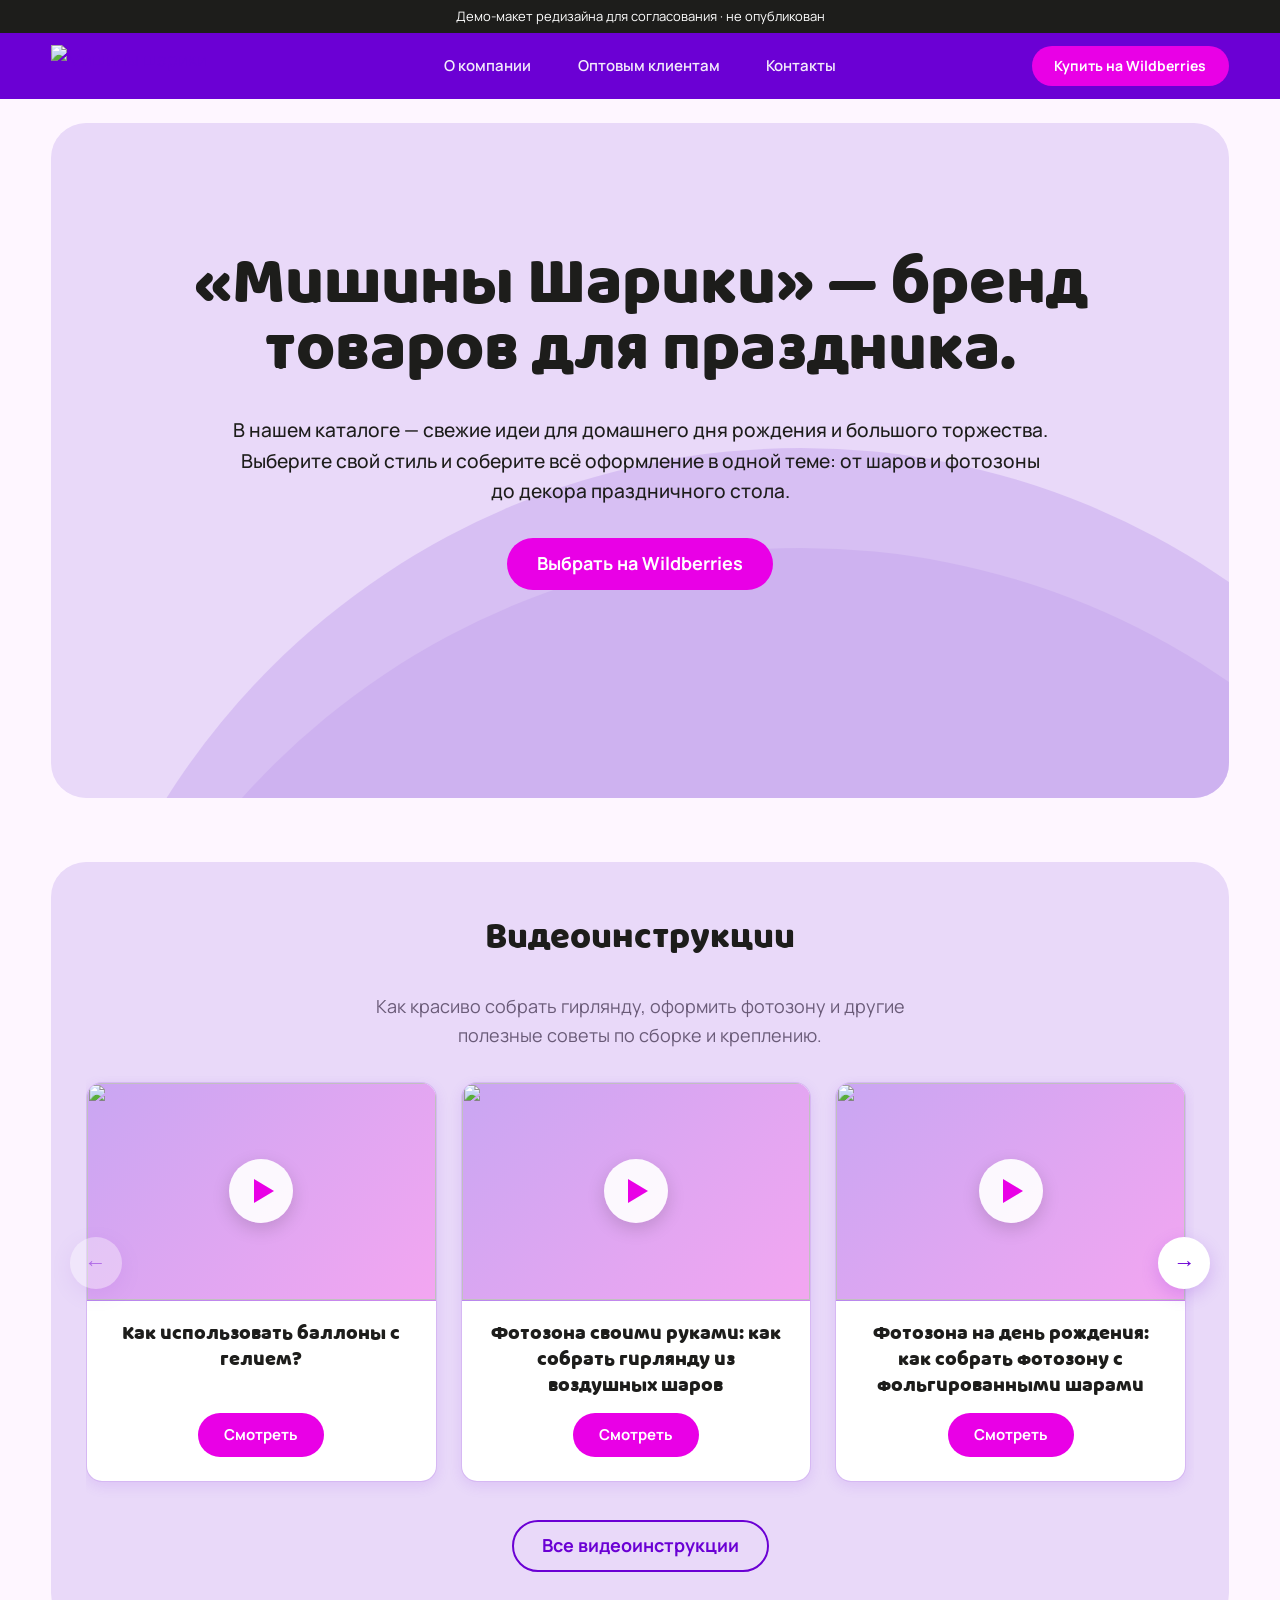
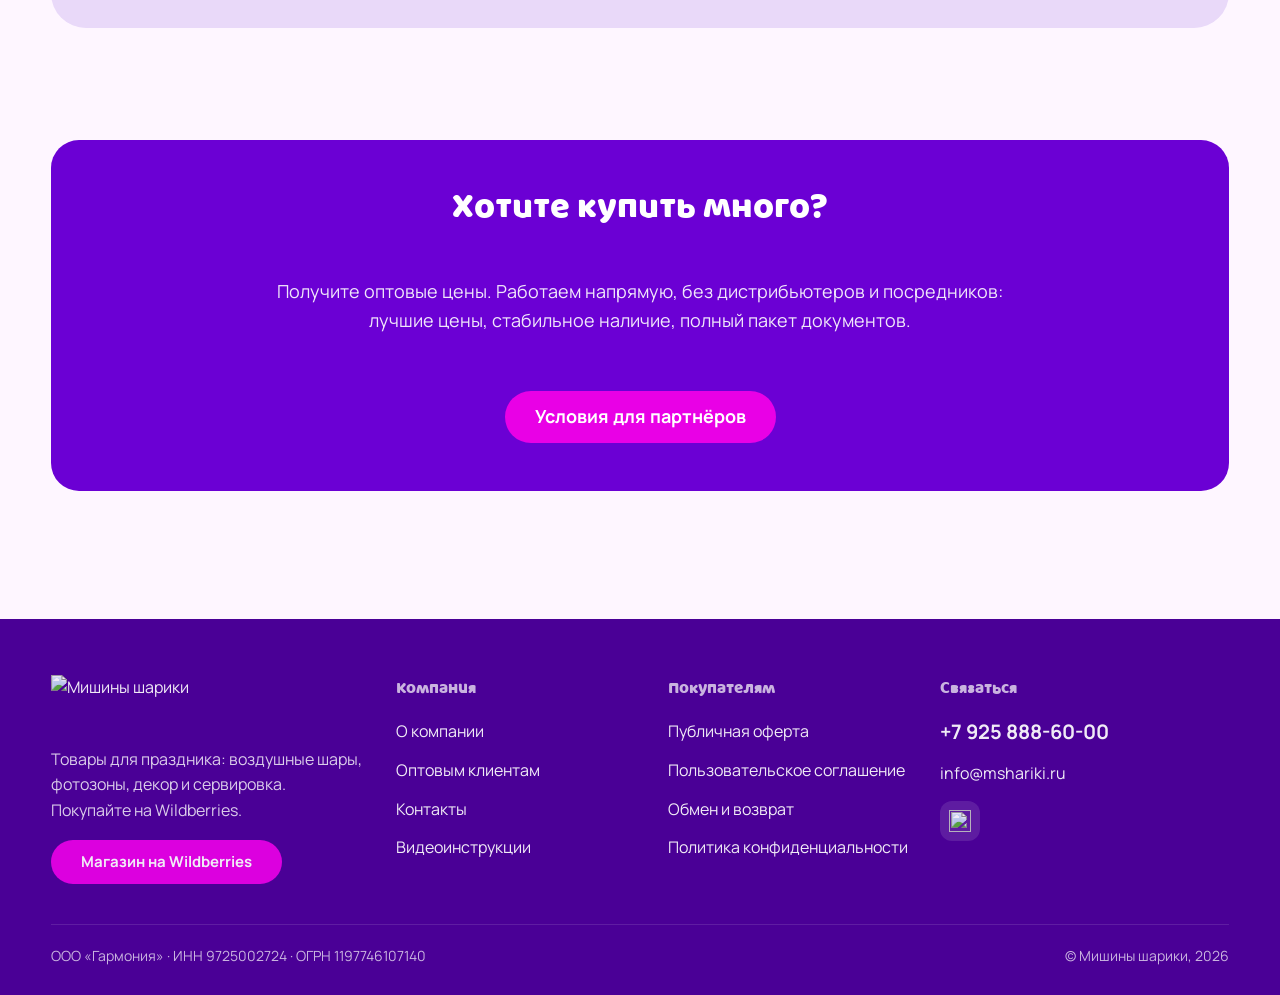
==== index.html @ 238edade "Update Mishiny Shariki demo with approved homepage and company copy" ====
<!doctype html><html lang="ru"><head><meta charset="utf-8">
<meta name="viewport" content="width=device-width,initial-scale=1">
<title>Товары для праздника — Мишины шарики</title><meta name="robots" content="noindex">
<link rel="preconnect" href="https://fonts.googleapis.com"><link rel="preconnect" href="https://fonts.gstatic.com" crossorigin>
<link href="https://fonts.googleapis.com/css2?family=Manrope:wght@400;500;600;700;800&display=swap" rel="stylesheet">
<link rel="stylesheet" href="styles.css"></head><body>
<div class="demo-flag">Демо-макет редизайна для согласования · не опубликован</div>
<header class="hdr" id="hdr"><div class="wrap">
<a class="logo" href="index.html" aria-label="Мишины шарики — на главную"><img src="https://cdn.insales-shop.ru/files/1/7526/40328550/original/logo_%D0%9B%D0%BE%D0%B3%D0%BE_3%D0%BA4.svg" alt="Мишины шарики"></a>
<nav><a href="o-kompanii.html">О компании</a><a href="optovym-klientam.html">Оптовым клиентам</a><a href="kontakty.html">Контакты</a></nav>
<a class="btn btn-main hdr-cta" href="https://www.wildberries.ru/brands/mishiny-shariki" target="_blank" rel="noopener">Купить на Wildberries</a>
<button class="burger" aria-label="Меню" onclick="document.getElementById('hdr').classList.toggle('open')">☰</button>
</div></header><main>
<section class="hero"><div class="wrap"><div class="hero-card">
<div class="circle circle1"></div><div class="circle circle2"></div>
<div class="hero-content"><h1>«Мишины Шарики» — бренд товаров для праздника.</h1>
<p>В нашем каталоге — свежие идеи для домашнего дня рождения и большого торжества. Выберите свой стиль и соберите всё оформление в одной теме: от шаров и фотозоны до декора праздничного стола.</p>
<div class="hero-cta"><a class="btn btn-main" href="https://www.wildberries.ru/brands/mishiny-shariki" target="_blank" rel="noopener">Выбрать на Wildberries</a></div></div>
<img class="slider-el slider-el-left" src="https://cdn.insales-shop.ru/assets/1/2761/11569865/1794991589/balon-left.png" alt=""><img class="slider-el slider-el-right" src="https://cdn.insales-shop.ru/assets/1/2761/11569865/1794991589/balon-right.png" alt=""><img class="slider-el slider-cake" src="https://cdn.insales-shop.ru/assets/1/2761/11569865/1794991589/cake.png" alt="">
</div></div></section>
<section class="sec" id="video"><div class="wrap"><div class="vid-panel">
<div class="sec-head"><h2>Видеоинструкции</h2><p>Как красиво собрать гирлянду, оформить фотозону и другие полезные советы по сборке и креплению.</p></div>
<div class="slider"><button class="arrow prev" aria-label="Назад">←</button><div class="track"><a class="card" href="https://mshariki.ru/blogs/videoinstruktsii/chernovik-stati-ot-21102026-1026" target="_blank" rel="noopener"><div class="thumb"><img src="https://cdn.insales-shop.ru/files/1/5937/99276593/original/block-category.jpg" alt="" loading="lazy"><span class="play"></span></div>
<div class="card-body"><h3>Как использовать баллоны с гелием?</h3><span class="btn btn-main">Смотреть</span></div></a><a class="card" href="https://mshariki.ru/blogs/videoinstruktsii/fotozona-svoimi-rukami-kak-sobrat-girlyandu-iz-vozdushnyh-sharov" target="_blank" rel="noopener"><div class="thumb"><img src="https://cdn.insales-shop.ru/images/articles/1/4929/12997441/mceclip0-1758555579370.jpg" alt="" loading="lazy"><span class="play"></span></div>
<div class="card-body"><h3>Фотозона своими руками: как собрать гирлянду из воздушных шаров</h3><span class="btn btn-main">Смотреть</span></div></a><a class="card" href="https://mshariki.ru/blogs/videoinstruktsii/fotozona-kak-nadut-shar-i-ispolzovat-uzlovyaz" target="_blank" rel="noopener"><div class="thumb"><img src="https://cdn.insales-shop.ru/files/1/49/100376625/original/banner_94f40b63a5e8bab4c2ad0e14fa8c6d6b.jpg" alt="" loading="lazy"><span class="play"></span></div>
<div class="card-body"><h3>Фотозона на день рождения: как собрать фотозону с фольгированными шарами</h3><span class="btn btn-main">Смотреть</span></div></a><div class="card soon"><div class="thumb"></div><div class="card-body"><h3>Место для новой инструкции</h3><span style="color:var(--muted);font-size:15px;margin-top:auto">появится, когда опубликуете</span></div></div><div class="card soon"><div class="thumb"></div><div class="card-body"><h3>Место для новой инструкции</h3><span style="color:var(--muted);font-size:15px;margin-top:auto">появится, когда опубликуете</span></div></div></div><button class="arrow next" aria-label="Вперёд">→</button></div>
<div class="sec-foot"><a class="btn btn-line" href="videoinstruktsii.html">Все видеоинструкции</a></div>
</div></div></section>
<section class="sec"><div class="wrap"><div class="band">
<h2>Хотите купить много?</h2><p>Получите оптовые цены. Работаем напрямую, без дистрибьютеров и посредников: лучшие цены, стабильное наличие, полный пакет документов.</p>
<a class="btn btn-main" href="optovym-klientam.html" style="margin-top:24px">Условия для партнёров</a></div></div></section>
</main><footer class="ftr"><div class="wrap">
<div class="ftr-grid">
 <div><a class="logo" href="index.html"><img src="https://cdn.insales-shop.ru/files/1/7526/40328550/original/logo_%D0%9B%D0%BE%D0%B3%D0%BE_3%D0%BA4.svg" alt="Мишины шарики"></a>
  <p>Товары для праздника: воздушные шары, фотозоны, декор и сервировка. Покупайте на Wildberries.</p>
  <a class="btn btn-main" href="https://www.wildberries.ru/brands/mishiny-shariki" target="_blank" rel="noopener" style="min-height:44px;font-size:15px">Магазин на Wildberries</a></div>
 <div><h4>Компания</h4><ul><li><a href="o-kompanii.html">О компании</a></li><li><a href="optovym-klientam.html">Оптовым клиентам</a></li><li><a href="kontakty.html">Контакты</a></li><li><a href="videoinstruktsii.html">Видеоинструкции</a></li></ul></div>
 <div><h4>Покупателям</h4><ul><li><a href="https://mshariki.ru/page/oferta">Публичная оферта</a></li><li><a href="https://mshariki.ru/page/agreement">Пользовательское соглашение</a></li><li><a href="https://mshariki.ru/page/exchange">Обмен и возврат</a></li><li><a href="https://mshariki.ru/page/privacy-policy">Политика конфиденциальности</a></li></ul></div>
 <div><h4>Связаться</h4><ul><li><a class="big" href="tel:+79258886000">+7 925 888-60-00</a></li><li><a href="mailto:info@mshariki.ru">info@mshariki.ru</a></li></ul>
  <div class="social"><a href="#" aria-label="MAX"><img src="https://cdn.insales-shop.ru/files/1/5425/138122545/original/MAX-24x24.png" alt=""></a></div></div>
</div>
<div class="ftr-bottom"><span>ООО «Гармония» · ИНН 9725002724 · ОГРН 1197746107140</span><span>© Мишины шарики, 2026</span></div>
</div></footer>
<script>
(function(){var h=document.getElementById('hdr');addEventListener('scroll',function(){h.classList.toggle('scrolled',scrollY>10)},{passive:true});
document.querySelectorAll('.slider').forEach(function(s){var t=s.querySelector('.track'),p=s.querySelector('.prev'),n=s.querySelector('.next');if(!t||!p||!n)return;
function st(){p.disabled=t.scrollLeft<=4;n.disabled=t.scrollLeft+t.clientWidth>=t.scrollWidth-4}
function step(){var c=t.querySelector('.card');return c?c.getBoundingClientRect().width+24:t.clientWidth}
p.onclick=function(){t.scrollBy({left:-step()})};n.onclick=function(){t.scrollBy({left:step()})};t.addEventListener('scroll',st,{passive:true});addEventListener('resize',st);st()});
})();
</script></body></html>
---- styles.css ----
@font-face{font-family:"Baloo Cyrillic";src:url(fonts/baloo-cyrillic.ttf) format("truetype");font-weight:400 900;font-display:swap}
/* Мишины шарики — демо редизайна v2. Единая система: шрифт Inter Tight, одна ширина контента, одна шкала размеров. */
:root{
  --violet:#6B00D4; --lilac-br:#D094FF; --pink-br:#FA94FF; --peach:#FFC4B9; --rose:#FF0089; --black-br:#1D1D1B; --violet-dark:#4A0096; --magenta:#E900E6; --magenta-dark:#C400C1;
  --lilac:#E9D9F9; --lilac-soft:#F4EAFD; --bg:#FEF6FF; --ink:#1D1D1B; --muted:#6A5B78; --line:#E6D6F5; --white:#fff;
  --wrap:1680px; --gut:4vw; --r:16px; --r-sm:10px;
  --h1:clamp(32px,4.4vw,52px); --h2:clamp(26px,3vw,36px); --h3:20px; --body:18px; --small:15px;
}
*{box-sizing:border-box}
html{scroll-behavior:smooth}
body{margin:0;background:var(--bg);color:var(--ink);font:400 var(--body)/1.6 "Manrope","Inter Tight",system-ui,-apple-system,"Segoe UI",Roboto,Arial,sans-serif;-webkit-font-smoothing:antialiased}
img{max-width:100%;display:block}
a{color:var(--violet)}
h1,h2,h3{font-weight:800;line-height:1.15;margin:0 0 .5em;letter-spacing:-.01em}
h1{font-size:var(--h1)} h2{font-size:var(--h2)} h3{font-size:var(--h3);line-height:1.3}
p{margin:0 0 1em}
.wrap{max-width:var(--wrap);margin:0 auto;padding:0 var(--gut)}
.demo-flag{background:var(--ink);color:#fff;font-size:13px;text-align:center;padding:6px 12px}

/* кнопки */
.btn{display:inline-flex;align-items:center;justify-content:center;gap:8px;min-height:52px;padding:0 28px;border-radius:999px;font:700 17px/1 inherit;font-family:inherit;text-decoration:none;border:2px solid transparent;cursor:pointer;transition:background .15s,transform .15s}
.btn:active{transform:scale(.98)}
.btn-main{background:var(--magenta);color:#fff}
.btn-main:hover{background:var(--magenta-dark)}
.btn-line{background:transparent;color:var(--violet);border-color:var(--violet)}
.btn-line:hover{background:var(--lilac-soft)}

/* шапка */
.hdr{position:sticky;top:0;z-index:20;background:var(--violet);color:#fff}
.hdr .wrap{display:flex;align-items:center;gap:32px;min-height:76px}
.hdr .logo img{height:48px;width:auto}
.hdr nav{display:flex;gap:28px;margin-left:auto}
.hdr nav a{color:#fff;text-decoration:none;font-weight:600;font-size:16px;opacity:.92}
.hdr nav a:hover,.hdr nav a[aria-current]{opacity:1;text-decoration:underline;text-underline-offset:6px}
.hdr .btn{min-height:44px;padding:0 22px;font-size:15px}
.burger{display:none;margin-left:auto;background:none;border:0;color:#fff;font-size:28px;line-height:1;cursor:pointer;padding:8px}

/* главная — первый экран */
.hero{padding:40px 0 24px}
.hero-card{position:relative;overflow:hidden;background:linear-gradient(160deg,var(--lilac) 0%,#F7EEFF 60%,var(--bg) 100%);border-radius:28px;padding:72px 56px 132px;text-align:center}
.hero-card h1{max-width:760px;margin:0 auto .4em}
.hero-card p{max-width:640px;margin:0 auto 1.6em;color:var(--muted);font-size:20px}
.hero-cta{display:flex;gap:14px;justify-content:center;flex-wrap:wrap}
.hero .deco{position:absolute;bottom:-10px;width:300px;pointer-events:none}
.hero .deco.l{left:-30px} .hero .deco.r{right:-20px}
.hero-content{position:relative;z-index:1}

/* секции */
.sec{padding:56px 0}
.sec-head{display:flex;align-items:end;justify-content:space-between;gap:16px;margin-bottom:28px}
.sec-head p{color:var(--muted);margin:0;max-width:560px}

/* видеоинструкции */
.cards{display:grid;grid-template-columns:repeat(3,1fr);gap:24px}
.card{background:#fff;border:1px solid var(--line);border-radius:var(--r);overflow:hidden;display:flex;flex-direction:column;text-decoration:none;color:inherit;transition:transform .2s,box-shadow .2s}
.card:hover{transform:translateY(-4px);box-shadow:0 16px 36px rgba(107,0,212,.12)}
.thumb{position:relative;aspect-ratio:16/10;overflow:hidden;background:linear-gradient(135deg,#C9A6F2,#F3A6F1)}
.thumb img{position:absolute;inset:0;width:100%;height:100%;object-fit:cover}
.play{position:absolute;inset:0;margin:auto;width:64px;height:64px;border-radius:50%;background:rgba(255,255,255,.92);display:grid;place-items:center;box-shadow:0 6px 18px rgba(0,0,0,.15)}
.play::after{content:"";border-left:20px solid var(--magenta);border-top:12px solid transparent;border-bottom:12px solid transparent;margin-left:5px}
.card-body{padding:20px 22px 24px;display:flex;flex-direction:column;gap:14px;flex:1}
.card-body h3{margin:0}
.card-body .more{margin-top:auto;color:var(--magenta);font-weight:700;font-size:16px}

/* полоса опта */
.band{background:var(--violet);color:#fff;border-radius:28px;padding:48px 56px;display:grid;grid-template-columns:1.4fr 1fr;gap:32px;align-items:center}
.band h2{color:#fff}
.band p{opacity:.9;margin:0}
.band .btn-main{justify-self:end}

/* внутренние страницы — единый шаблон */
.crumbs{font-size:var(--small);color:var(--muted);padding:28px 0 0}
.crumbs a{color:var(--muted);text-decoration:none}
.crumbs a:hover{color:var(--violet)}
.page-head{padding:16px 0 32px}
.page-head .lead{font-size:21px;color:var(--muted);max-width:820px}
.prose{max-width:820px}
.prose h2{margin-top:1.6em}
.prose p{color:#2E2338}
.grid-3{display:grid;grid-template-columns:repeat(3,1fr);gap:24px;margin:8px 0 8px}
.tile{background:#fff;border:1px solid var(--line);border-radius:var(--r);padding:28px}
.tile .ico{width:48px;height:48px;border-radius:14px;background:var(--lilac);display:grid;place-items:center;font-size:24px;margin-bottom:16px}
.tile h3{margin-bottom:8px}
.tile p{margin:0;color:var(--muted);font-size:17px}
.split{display:grid;grid-template-columns:1fr 1fr;gap:24px}

/* форма */
.form-card{background:var(--lilac-soft);border-radius:28px;padding:40px}
.form-card h2{margin-bottom:.3em}
.form-card .sub{color:var(--muted);margin-bottom:24px}
.fields{display:grid;grid-template-columns:1fr 1fr;gap:16px}
.fields .full{grid-column:1/-1}
label{display:block;font-size:var(--small);font-weight:600;margin-bottom:6px}
input,textarea{width:100%;border:1px solid transparent;background:#fff;border-radius:var(--r-sm);padding:14px 16px;font:inherit;font-size:17px;color:var(--ink)}
input:focus,textarea:focus{outline:none;border-color:var(--violet)}
textarea{min-height:110px;resize:vertical}
.agree{display:flex;gap:10px;align-items:flex-start;font-size:14px;color:var(--muted);margin:16px 0 20px}
.agree input{width:auto;margin-top:3px}

/* контакты */
.contacts{display:grid;grid-template-columns:repeat(3,1fr);gap:24px}
.contacts .tile a{font-size:20px;font-weight:700;color:var(--ink);text-decoration:none}
.req{font-size:16px;color:var(--muted);line-height:1.8}

/* футер */
.ftr{background:var(--violet-dark);color:#fff;margin-top:72px;padding:56px 0 28px}
.ftr-grid{display:grid;grid-template-columns:1.3fr 1fr 1fr 1.2fr;gap:32px}
.ftr .logo img{height:56px;width:auto;margin-bottom:16px}
.ftr p{opacity:.8;font-size:16px}
.ftr h4{font-size:14px;text-transform:uppercase;letter-spacing:.08em;opacity:.7;margin:0 0 14px;font-weight:700}
.ftr ul{list-style:none;margin:0;padding:0;display:grid;gap:10px}
.ftr a{color:#fff;text-decoration:none;font-size:16px;opacity:.92}
.ftr a:hover{opacity:1;text-decoration:underline}
.ftr .big{font-size:20px;font-weight:700}
.social{display:flex;gap:10px;margin-top:14px}
.social a{width:40px;height:40px;border-radius:12px;background:rgba(255,255,255,.12);display:grid;place-items:center}
.social img{width:22px;height:22px}
.ftr-bottom{border-top:1px solid rgba(255,255,255,.16);margin-top:40px;padding-top:20px;display:flex;justify-content:space-between;gap:16px;flex-wrap:wrap;font-size:14px;opacity:.7}

/* мобильная версия */
@media (max-width:960px){
  .cards,.grid-3,.contacts{grid-template-columns:1fr 1fr}
  .ftr-grid{grid-template-columns:1fr 1fr}
  .band{grid-template-columns:1fr;padding:36px 28px}
  .band .btn-main{justify-self:start}
}
@media (max-width:720px){
  :root{--gut:16px;--body:17px}
  .hdr nav{display:none}
  .hdr .wrap{min-height:64px;gap:12px}
  .hdr .logo img{height:40px}
  .hdr .hdr-cta{display:none}
  .burger{display:block}
  .hdr.open nav{display:flex;position:absolute;top:64px;left:0;right:0;flex-direction:column;gap:0;background:var(--violet);padding:8px 16px 16px}
  .hdr.open nav a{padding:12px 0;border-bottom:1px solid rgba(255,255,255,.15)}
  .hero{padding:16px 0}
  .hero-card{padding:40px 20px 190px;border-radius:22px}
  .hero-card p{font-size:17px}
  .hero .deco{width:140px;bottom:-8px}
  .hero .deco.l{left:-24px} .hero .deco.r{right:-18px}
  .hero-cta .btn{width:100%}
  .sec{padding:40px 0}
  .sec-head{flex-direction:column;align-items:start}
  .cards,.grid-3,.contacts,.split,.fields{grid-template-columns:1fr}
  .form-card{padding:28px 20px}
  .ftr-grid{grid-template-columns:1fr}
}


/* ===== правки Александры 22.11: её первый экран, единое выравнивание по центру ===== */
.wrap{padding:0 max(16px,4vw)}
.hero{padding:24px 0 8px}
.hero-card{height:75vh;min-height:520px;max-height:820px;display:flex;align-items:center;justify-content:center;padding:40px 24px 120px;border-radius:35px;
  background:#E9D9F9 url(https://cdn.insales-shop.ru/files/1/49/100376625/original/banner_94f40b63a5e8bab4c2ad0e14fa8c6d6b.jpg) center/cover no-repeat}
.hero-card h1{font-size:clamp(34px,5vw,72px);line-height:1.02;max-width:1100px;margin:0 auto .45em}
.hero-card p{font-size:clamp(17px,1.5vw,22px);font-weight:500;color:var(--ink);max-width:820px}
.hero-content{position:relative;z-index:2}
/* шары как в её теме: лежат внизу, повёрнуты на 90°, медленно раскачиваются */
.hero .slider-el{position:absolute;z-index:1;height:auto;pointer-events:none}
.hero .slider-el-left{width:clamp(300px,29vw,562px);left:0;bottom:-44%;transform:rotate(90deg);animation:slider-el 30s linear infinite}
.hero .slider-el-right{width:clamp(300px,29vw,562px);right:5%;bottom:-49%;transform:rotate(90deg);animation:slider-el 30s linear infinite reverse}
.hero .slider-cake{width:clamp(150px,15vw,300px);right:0;bottom:-7%;transform:rotate(-15deg);animation:slider-cake 10s linear infinite}
.hero .circle{position:absolute;width:1500px;height:1500px;border-radius:50%;background:rgba(197,166,237,.5);z-index:0;left:0}
.hero .circle1{bottom:-1250px;animation:circle 15s linear infinite}
.hero .circle2{bottom:-1150px;animation:circle 45s linear infinite}
@keyframes slider-el{0%{transform:rotate(90deg)}50%{transform:rotate(60deg)}100%{transform:rotate(90deg)}}
@keyframes slider-cake{0%{transform:rotate(-15deg)}50%{transform:rotate(-10deg)}100%{transform:rotate(-15deg)}}
@keyframes circle{from{left:100%}to{left:-1500px}}

/* единое выравнивание: заголовки секций по центру */
.sec-head{flex-direction:column;align-items:center;text-align:center;margin-bottom:32px}
.sec-head p{margin:0 auto}
.sec-foot{display:flex;justify-content:center;margin-top:32px}
.vid-panel{background:var(--lilac);border-radius:35px;padding:56px clamp(16px,3vw,48px)}
/* листание видеоинструкций */
.slider{position:relative}
.track{display:grid;grid-auto-flow:column;grid-auto-columns:calc((100% - 48px)/3);gap:24px;overflow-x:auto;scroll-snap-type:x mandatory;scrollbar-width:none;scroll-behavior:smooth;padding:4px 2px 8px}
.track::-webkit-scrollbar{display:none}
.track .card{scroll-snap-align:start}
.arrow{position:absolute;top:38%;width:52px;height:52px;border-radius:50%;border:0;background:#fff;color:var(--violet);font-size:22px;cursor:pointer;box-shadow:0 6px 18px rgba(107,0,212,.18);z-index:2;display:grid;place-items:center}
.arrow:disabled{opacity:.35;cursor:default}
.arrow.prev{left:-20px}.arrow.next{right:-20px}
.card .play{transition:transform .2s}
.card:hover .play{transform:scale(1.08)}
.card-body .btn{align-self:center;min-height:44px;padding:0 24px;font-size:15px;margin-top:auto}
.card-body{text-align:center}
.card.soon{opacity:.75}
.card.soon .thumb{background:repeating-linear-gradient(135deg,#E9D9F9 0 14px,#F4EAFD 14px 28px)}
.band{grid-template-columns:1fr;text-align:center;justify-items:center}
.band p{max-width:760px;margin:0 auto}
.band .btn-main{justify-self:center}
.page-head{text-align:center}
.page-head .lead{margin:0 auto}
.crumbs{text-align:center}
.prose{margin:0 auto}
.tile{text-align:center}
.tile .ico{margin:0 auto 16px}
.vgrid{display:grid;grid-template-columns:repeat(3,1fr);gap:24px}
@media (max-width:960px){.track{grid-auto-columns:calc((100% - 24px)/2)}.vgrid{grid-template-columns:1fr 1fr}}
@media (max-width:720px){
  .hero-card{height:auto;min-height:540px;border-radius:24px;padding:40px 16px 190px;background-image:url(https://cdn.insales-shop.ru/files/1/2545/99125745/original/banner-mob.jpg)}
  .hero .slider-el-left,.hero .slider-el-right{width:300px;bottom:-150px}
  .hero .slider-el-left{left:-70px}.hero .slider-el-right{right:-90px}
  .hero .slider-cake{width:110px;right:-6px;bottom:-14px}
  .hero-cta .btn{width:100%}
  .track{grid-auto-columns:86%}
  .arrow{display:none}
  .vgrid{grid-template-columns:1fr}
  .vid-panel{padding:36px 16px;border-radius:24px}
}
@media (prefers-reduced-motion:reduce){.hero .slider-el,.hero .slider-cake,.hero .circle{animation:none}}

/* меню шапки по центру (22.11) */
.hdr .wrap{position:relative}
.hdr nav{position:absolute;left:50%;transform:translateX(-50%);margin:0}
.hdr .hdr-cta{margin-left:auto}
@media (max-width:720px){.hdr nav{transform:none;left:0}}
@media (max-width:900px){.hdr .hdr-cta{display:none}}

/* рамка карточек видео: одна линия + мягкая тень, без ореола (22.11) */
.vid-panel .card,.vgrid .card{border:1.5px solid rgba(107,0,212,.28);box-shadow:0 4px 14px rgba(107,0,212,.10)}
.vid-panel .card:hover,.vgrid .card:hover{border-color:var(--magenta);box-shadow:0 8px 20px rgba(107,0,212,.16)}
.track{padding:6px 4px 18px;margin:-6px -4px -12px}
.card .thumb{border-bottom:1.5px solid rgba(107,0,212,.18)}
.card.soon{border-style:dashed}

/* внутренние страницы: одна центральная ось (22.11) */
.prose{max-width:860px;margin:0 auto;text-align:center}
.prose h2{margin-top:1.4em}
.page-head{max-width:1040px;margin:0 auto}
.grid-3,.contacts,.split{max-width:1040px;margin-left:auto;margin-right:auto}
.vgrid{max-width:1240px;margin:0 auto}
.split .tile{text-align:center}

/* шапка: расстояния и размеры от ширины экрана (22.11) */
.hdr .wrap{min-height:clamp(64px,5.2vw,92px)}
.hdr nav{gap:clamp(20px,3.6vw,72px)}
.hdr nav a{font-size:clamp(15px,1.15vw,20px)}
.hdr .logo img{height:clamp(40px,3.3vw,60px)}
.hdr .hdr-cta{min-height:clamp(40px,2.9vw,52px);padding:0 clamp(18px,1.6vw,28px);font-size:clamp(14px,1vw,17px)}


/* брендбук МШ (Figma, 22.11): заголовки Baloo Cyrillic, текст Manrope, цвета из «Основные цвета» */
h1,h2,h3,.hero-card h1,.band h2,.ftr h4{font-family:"Baloo Cyrillic","Manrope",sans-serif;font-weight:400;letter-spacing:0}
h1,h2{line-height:1.1}
.hero-card h1{font-size:clamp(36px,5.2vw,76px);line-height:1}
.ftr h4{text-transform:none;letter-spacing:0;font-size:17px}
.btn{font-family:"Manrope",sans-serif;font-weight:700}

.prose a.about-contact{color:#1545b0;text-decoration:underline;text-underline-offset:.18em}
.prose h3{margin:1.2em 0 .3em}
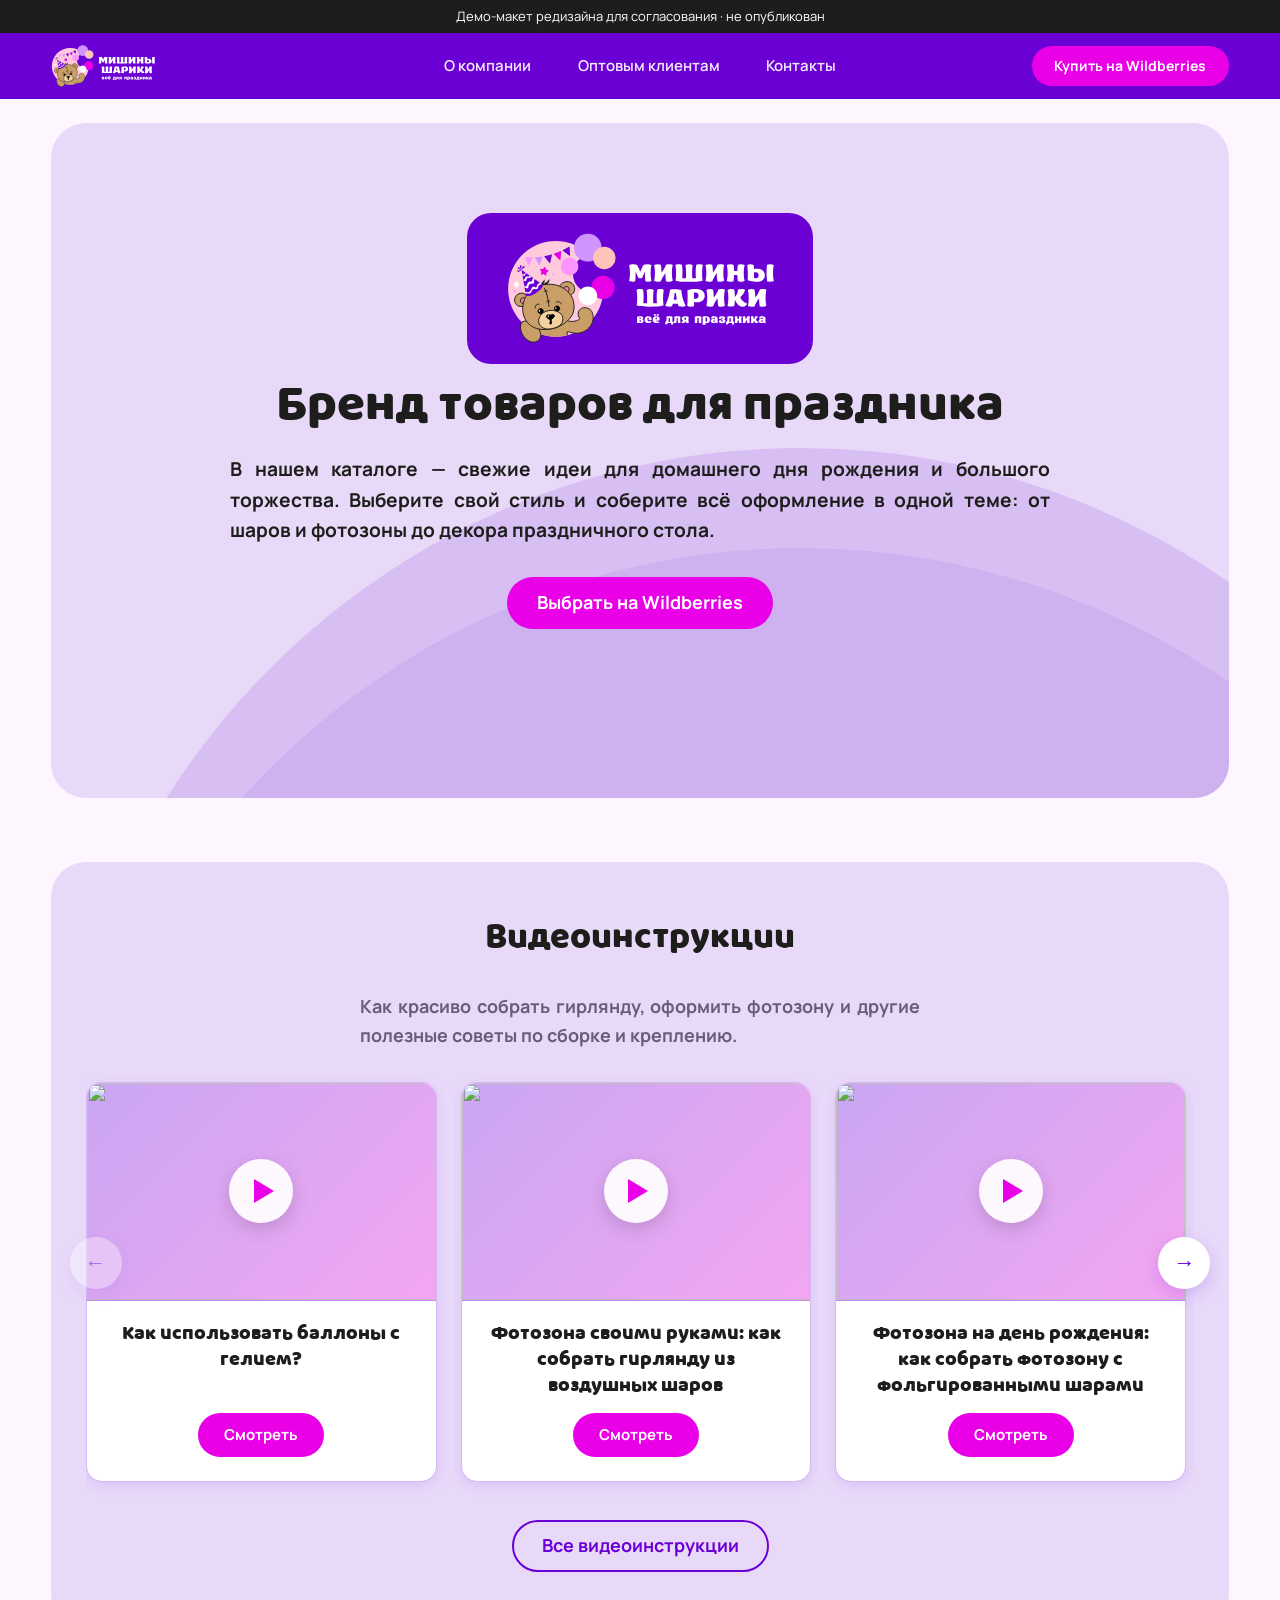
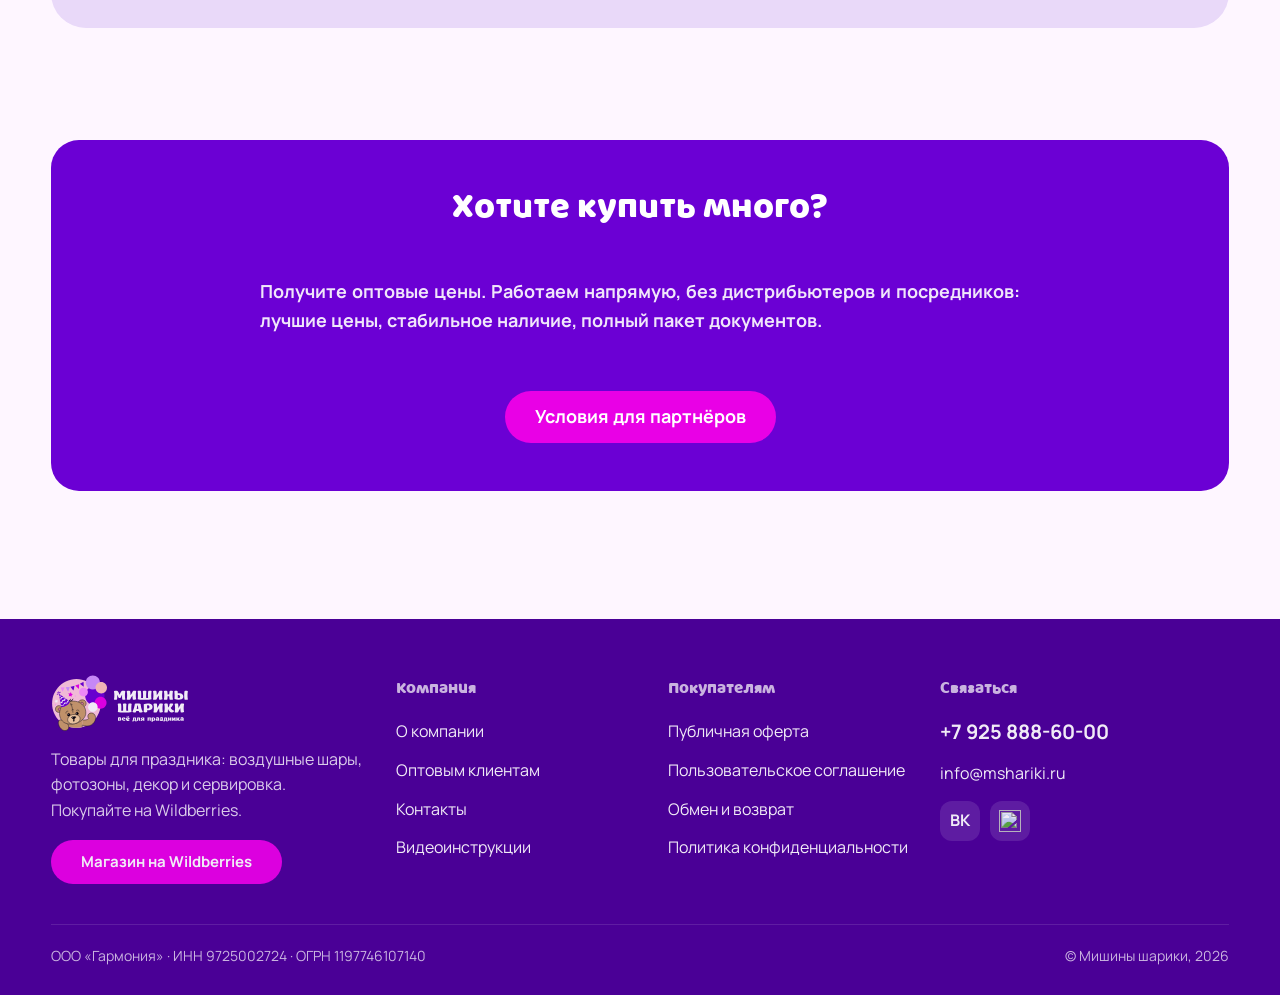
==== commit f2eb90af: "Apply video revisions and update brand contacts" ====
--- a/index.html
+++ b/index.html
@@ -6,14 +6,14 @@
 <link rel="stylesheet" href="styles.css"></head><body>
 <div class="demo-flag">Демо-макет редизайна для согласования · не опубликован</div>
 <header class="hdr" id="hdr"><div class="wrap">
-<a class="logo" href="index.html" aria-label="Мишины шарики — на главную"><img src="https://cdn.insales-shop.ru/files/1/7526/40328550/original/logo_%D0%9B%D0%BE%D0%B3%D0%BE_3%D0%BA4.svg" alt="Мишины шарики"></a>
+<a class="logo" href="index.html" aria-label="Мишины шарики — на главную"><img src="mishiny-shariki.svg" alt="Мишины шарики"></a>
 <nav><a href="o-kompanii.html">О компании</a><a href="optovym-klientam.html">Оптовым клиентам</a><a href="kontakty.html">Контакты</a></nav>
 <a class="btn btn-main hdr-cta" href="https://www.wildberries.ru/brands/mishiny-shariki" target="_blank" rel="noopener">Купить на Wildberries</a>
 <button class="burger" aria-label="Меню" onclick="document.getElementById('hdr').classList.toggle('open')">☰</button>
 </div></header><main>
 <section class="hero"><div class="wrap"><div class="hero-card">
 <div class="circle circle1"></div><div class="circle circle2"></div>
-<div class="hero-content"><h1>«Мишины Шарики» — бренд товаров для праздника.</h1>
+<div class="hero-content"><div class="hero-brand"><img src="mishiny-shariki.svg" alt="Мишины Шарики" width="125" height="51"></div><h1>Бренд товаров для праздника</h1>
 <p>В нашем каталоге — свежие идеи для домашнего дня рождения и большого торжества. Выберите свой стиль и соберите всё оформление в одной теме: от шаров и фотозоны до декора праздничного стола.</p>
 <div class="hero-cta"><a class="btn btn-main" href="https://www.wildberries.ru/brands/mishiny-shariki" target="_blank" rel="noopener">Выбрать на Wildberries</a></div></div>
 <img class="slider-el slider-el-left" src="https://cdn.insales-shop.ru/assets/1/2761/11569865/1794991589/balon-left.png" alt=""><img class="slider-el slider-el-right" src="https://cdn.insales-shop.ru/assets/1/2761/11569865/1794991589/balon-right.png" alt=""><img class="slider-el slider-cake" src="https://cdn.insales-shop.ru/assets/1/2761/11569865/1794991589/cake.png" alt="">
@@ -31,13 +31,13 @@
 <a class="btn btn-main" href="optovym-klientam.html" style="margin-top:24px">Условия для партнёров</a></div></div></section>
 </main><footer class="ftr"><div class="wrap">
 <div class="ftr-grid">
- <div><a class="logo" href="index.html"><img src="https://cdn.insales-shop.ru/files/1/7526/40328550/original/logo_%D0%9B%D0%BE%D0%B3%D0%BE_3%D0%BA4.svg" alt="Мишины шарики"></a>
+ <div><a class="logo" href="index.html"><img src="mishiny-shariki.svg" alt="Мишины шарики"></a>
   <p>Товары для праздника: воздушные шары, фотозоны, декор и сервировка. Покупайте на Wildberries.</p>
   <a class="btn btn-main" href="https://www.wildberries.ru/brands/mishiny-shariki" target="_blank" rel="noopener" style="min-height:44px;font-size:15px">Магазин на Wildberries</a></div>
  <div><h4>Компания</h4><ul><li><a href="o-kompanii.html">О компании</a></li><li><a href="optovym-klientam.html">Оптовым клиентам</a></li><li><a href="kontakty.html">Контакты</a></li><li><a href="videoinstruktsii.html">Видеоинструкции</a></li></ul></div>
  <div><h4>Покупателям</h4><ul><li><a href="https://mshariki.ru/page/oferta">Публичная оферта</a></li><li><a href="https://mshariki.ru/page/agreement">Пользовательское соглашение</a></li><li><a href="https://mshariki.ru/page/exchange">Обмен и возврат</a></li><li><a href="https://mshariki.ru/page/privacy-policy">Политика конфиденциальности</a></li></ul></div>
  <div><h4>Связаться</h4><ul><li><a class="big" href="tel:+79258886000">+7 925 888-60-00</a></li><li><a href="mailto:info@mshariki.ru">info@mshariki.ru</a></li></ul>
-  <div class="social"><a href="#" aria-label="MAX"><img src="https://cdn.insales-shop.ru/files/1/5425/138122545/original/MAX-24x24.png" alt=""></a></div></div>
+  <div class="social"><a href="https://vk.com/mishinishariki" aria-label="Мишины Шарики во ВКонтакте"><b aria-hidden="true">ВК</b></a><a href="https://max.ru/mishinishariki" aria-label="Канал Мишиных Шариков в MAX"><img src="https://cdn.insales-shop.ru/files/1/5425/138122545/original/MAX-24x24.png" alt=""></a></div></div>
 </div>
 <div class="ftr-bottom"><span>ООО «Гармония» · ИНН 9725002724 · ОГРН 1197746107140</span><span>© Мишины шарики, 2026</span></div>
 </div></footer>
--- a/styles.css
+++ b/styles.css
@@ -225,7 +225,7 @@
 .card.soon{border-style:dashed}
 
 /* внутренние страницы: одна центральная ось (22.11) */
-.prose{max-width:860px;margin:0 auto;text-align:center}
+.prose{margin:0 auto;text-align:center}
 .prose h2{margin-top:1.4em}
 .page-head{max-width:1040px;margin:0 auto}
 .grid-3,.contacts,.split{max-width:1040px;margin-left:auto;margin-right:auto}
@@ -249,3 +249,32 @@
 
 .prose a.about-contact{color:#1545b0;text-decoration:underline;text-underline-offset:.18em}
 .prose h3{margin:1.2em 0 .3em}
+
+
+.page-head .lead,
+.prose {
+  max-width: 48rem;
+}
+
+.prose p,
+.page-head .lead,
+.hero-content p,
+.sec-head p,
+.band p,
+.form-card .sub {
+  text-align: justify;
+  text-align-last: start;
+  hyphens: auto;
+  overflow-wrap: break-word;
+}
+
+.contact-details{margin-top:24px}
+.contact-directory h2,.contact-details h2{font-size:clamp(20px,2vw,26px)}
+.contact-directory .tile a,.contact-details .tile a{color:var(--violet);text-decoration:underline;text-underline-offset:.18em;overflow-wrap:anywhere}
+.contact-details .tile p+a{display:inline-block;margin-top:.8em}
+.social-links{display:flex;flex-wrap:wrap;gap:.6em 1.2em;justify-content:center;padding:0;list-style:none}
+
+.hero-brand{display:inline-flex;padding:clamp(12px,1.6vw,22px) clamp(20px,3vw,40px);margin:0 auto 1rem;background:var(--violet);border-radius:24px}
+.hero-brand img{width:clamp(170px,21vw,310px);height:auto}
+.hero-content h1{font-size:clamp(30px,4vw,57px)}
+.hero-content p,.vid-panel .sec-head p,.band p{font-weight:700}
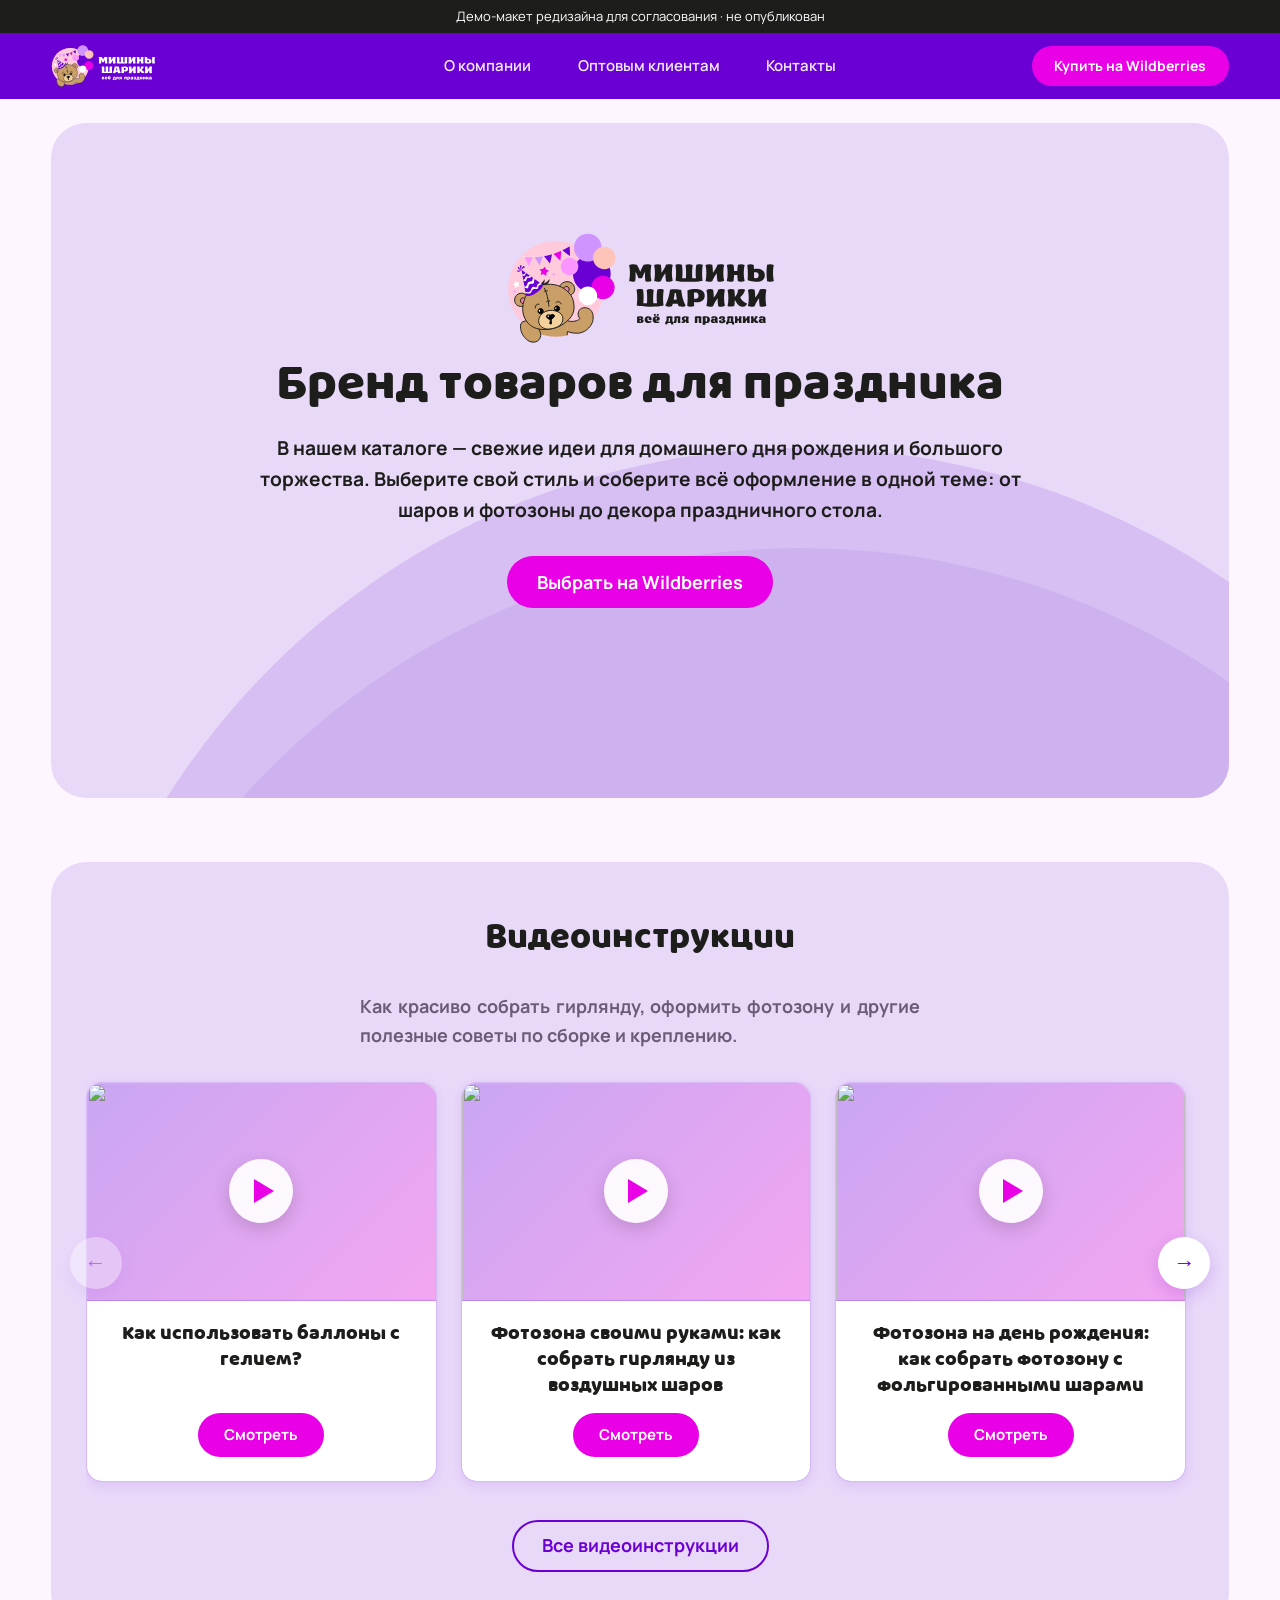
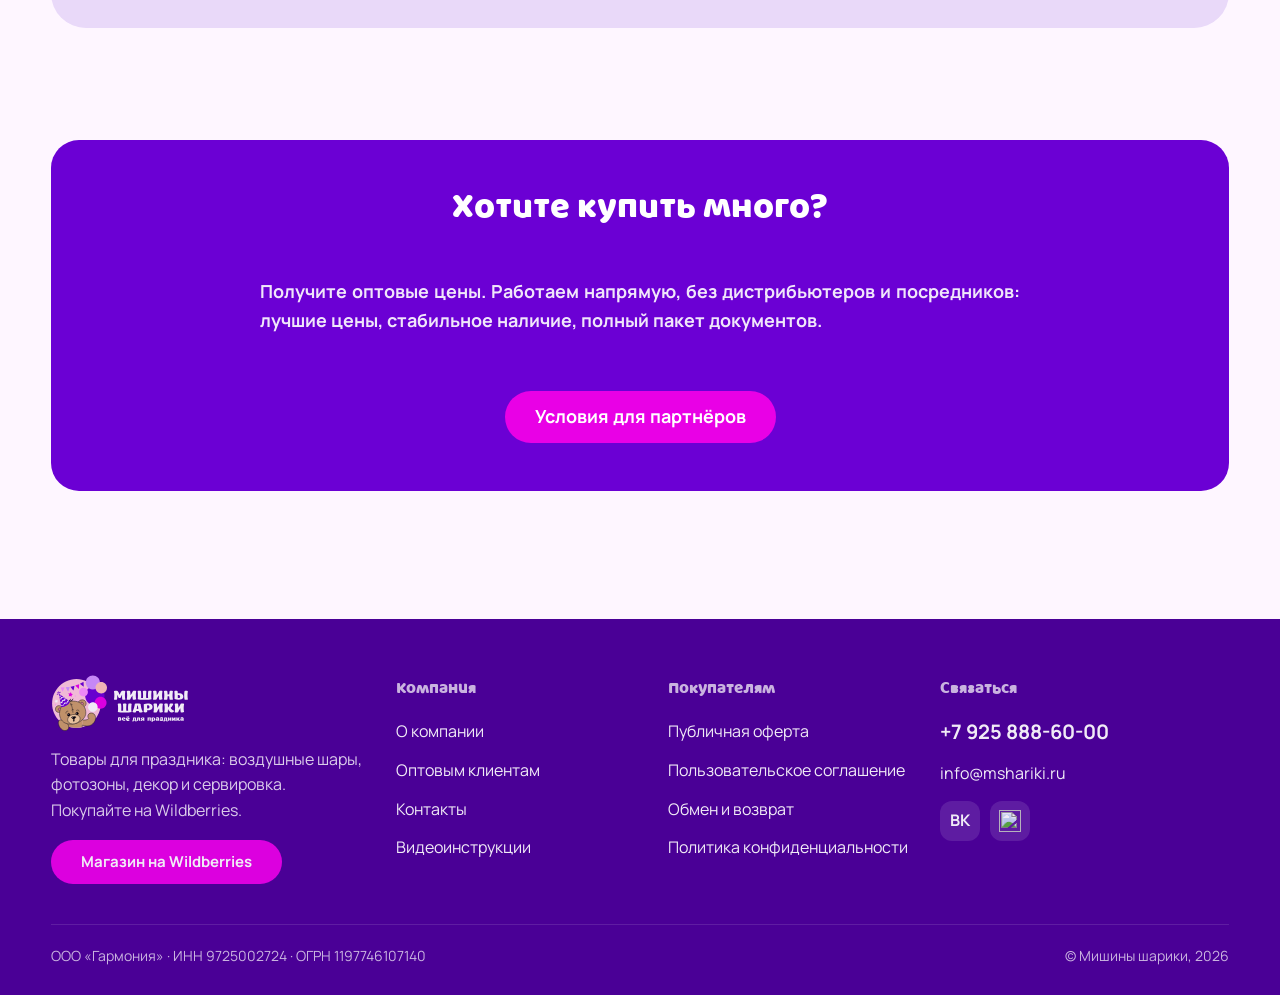
==== commit fdcb18f1: "Учесть замечания по главной, контактам и фирменному декору" ====
--- a/index.html
+++ b/index.html
@@ -1,51 +1,51 @@
-<!doctype html><html lang="ru"><head><meta charset="utf-8">
-<meta name="viewport" content="width=device-width,initial-scale=1">
-<title>Товары для праздника — Мишины шарики</title><meta name="robots" content="noindex">
-<link rel="preconnect" href="https://fonts.googleapis.com"><link rel="preconnect" href="https://fonts.gstatic.com" crossorigin>
-<link href="https://fonts.googleapis.com/css2?family=Manrope:wght@400;500;600;700;800&display=swap" rel="stylesheet">
-<link rel="stylesheet" href="styles.css"></head><body>
-<div class="demo-flag">Демо-макет редизайна для согласования · не опубликован</div>
-<header class="hdr" id="hdr"><div class="wrap">
-<a class="logo" href="index.html" aria-label="Мишины шарики — на главную"><img src="mishiny-shariki.svg" alt="Мишины шарики"></a>
-<nav><a href="o-kompanii.html">О компании</a><a href="optovym-klientam.html">Оптовым клиентам</a><a href="kontakty.html">Контакты</a></nav>
-<a class="btn btn-main hdr-cta" href="https://www.wildberries.ru/brands/mishiny-shariki" target="_blank" rel="noopener">Купить на Wildberries</a>
-<button class="burger" aria-label="Меню" onclick="document.getElementById('hdr').classList.toggle('open')">☰</button>
-</div></header><main>
-<section class="hero"><div class="wrap"><div class="hero-card">
-<div class="circle circle1"></div><div class="circle circle2"></div>
-<div class="hero-content"><div class="hero-brand"><img src="mishiny-shariki.svg" alt="Мишины Шарики" width="125" height="51"></div><h1>Бренд товаров для праздника</h1>
-<p>В нашем каталоге — свежие идеи для домашнего дня рождения и большого торжества. Выберите свой стиль и соберите всё оформление в одной теме: от шаров и фотозоны до декора праздничного стола.</p>
-<div class="hero-cta"><a class="btn btn-main" href="https://www.wildberries.ru/brands/mishiny-shariki" target="_blank" rel="noopener">Выбрать на Wildberries</a></div></div>
-<img class="slider-el slider-el-left" src="https://cdn.insales-shop.ru/assets/1/2761/11569865/1794991589/balon-left.png" alt=""><img class="slider-el slider-el-right" src="https://cdn.insales-shop.ru/assets/1/2761/11569865/1794991589/balon-right.png" alt=""><img class="slider-el slider-cake" src="https://cdn.insales-shop.ru/assets/1/2761/11569865/1794991589/cake.png" alt="">
-</div></div></section>
-<section class="sec" id="video"><div class="wrap"><div class="vid-panel">
-<div class="sec-head"><h2>Видеоинструкции</h2><p>Как красиво собрать гирлянду, оформить фотозону и другие полезные советы по сборке и креплению.</p></div>
-<div class="slider"><button class="arrow prev" aria-label="Назад">←</button><div class="track"><a class="card" href="https://mshariki.ru/blogs/videoinstruktsii/chernovik-stati-ot-21102026-1026" target="_blank" rel="noopener"><div class="thumb"><img src="https://cdn.insales-shop.ru/files/1/5937/99276593/original/block-category.jpg" alt="" loading="lazy"><span class="play"></span></div>
-<div class="card-body"><h3>Как использовать баллоны с гелием?</h3><span class="btn btn-main">Смотреть</span></div></a><a class="card" href="https://mshariki.ru/blogs/videoinstruktsii/fotozona-svoimi-rukami-kak-sobrat-girlyandu-iz-vozdushnyh-sharov" target="_blank" rel="noopener"><div class="thumb"><img src="https://cdn.insales-shop.ru/images/articles/1/4929/12997441/mceclip0-1758555579370.jpg" alt="" loading="lazy"><span class="play"></span></div>
-<div class="card-body"><h3>Фотозона своими руками: как собрать гирлянду из воздушных шаров</h3><span class="btn btn-main">Смотреть</span></div></a><a class="card" href="https://mshariki.ru/blogs/videoinstruktsii/fotozona-kak-nadut-shar-i-ispolzovat-uzlovyaz" target="_blank" rel="noopener"><div class="thumb"><img src="https://cdn.insales-shop.ru/files/1/49/100376625/original/banner_94f40b63a5e8bab4c2ad0e14fa8c6d6b.jpg" alt="" loading="lazy"><span class="play"></span></div>
-<div class="card-body"><h3>Фотозона на день рождения: как собрать фотозону с фольгированными шарами</h3><span class="btn btn-main">Смотреть</span></div></a><div class="card soon"><div class="thumb"></div><div class="card-body"><h3>Место для новой инструкции</h3><span style="color:var(--muted);font-size:15px;margin-top:auto">появится, когда опубликуете</span></div></div><div class="card soon"><div class="thumb"></div><div class="card-body"><h3>Место для новой инструкции</h3><span style="color:var(--muted);font-size:15px;margin-top:auto">появится, когда опубликуете</span></div></div></div><button class="arrow next" aria-label="Вперёд">→</button></div>
-<div class="sec-foot"><a class="btn btn-line" href="videoinstruktsii.html">Все видеоинструкции</a></div>
-</div></div></section>
-<section class="sec"><div class="wrap"><div class="band">
-<h2>Хотите купить много?</h2><p>Получите оптовые цены. Работаем напрямую, без дистрибьютеров и посредников: лучшие цены, стабильное наличие, полный пакет документов.</p>
-<a class="btn btn-main" href="optovym-klientam.html" style="margin-top:24px">Условия для партнёров</a></div></div></section>
-</main><footer class="ftr"><div class="wrap">
-<div class="ftr-grid">
- <div><a class="logo" href="index.html"><img src="mishiny-shariki.svg" alt="Мишины шарики"></a>
-  <p>Товары для праздника: воздушные шары, фотозоны, декор и сервировка. Покупайте на Wildberries.</p>
-  <a class="btn btn-main" href="https://www.wildberries.ru/brands/mishiny-shariki" target="_blank" rel="noopener" style="min-height:44px;font-size:15px">Магазин на Wildberries</a></div>
- <div><h4>Компания</h4><ul><li><a href="o-kompanii.html">О компании</a></li><li><a href="optovym-klientam.html">Оптовым клиентам</a></li><li><a href="kontakty.html">Контакты</a></li><li><a href="videoinstruktsii.html">Видеоинструкции</a></li></ul></div>
- <div><h4>Покупателям</h4><ul><li><a href="https://mshariki.ru/page/oferta">Публичная оферта</a></li><li><a href="https://mshariki.ru/page/agreement">Пользовательское соглашение</a></li><li><a href="https://mshariki.ru/page/exchange">Обмен и возврат</a></li><li><a href="https://mshariki.ru/page/privacy-policy">Политика конфиденциальности</a></li></ul></div>
- <div><h4>Связаться</h4><ul><li><a class="big" href="tel:+79258886000">+7 925 888-60-00</a></li><li><a href="mailto:info@mshariki.ru">info@mshariki.ru</a></li></ul>
-  <div class="social"><a href="https://vk.com/mishinishariki" aria-label="Мишины Шарики во ВКонтакте"><b aria-hidden="true">ВК</b></a><a href="https://max.ru/mishinishariki" aria-label="Канал Мишиных Шариков в MAX"><img src="https://cdn.insales-shop.ru/files/1/5425/138122545/original/MAX-24x24.png" alt=""></a></div></div>
-</div>
-<div class="ftr-bottom"><span>ООО «Гармония» · ИНН 9725002724 · ОГРН 1197746107140</span><span>© Мишины шарики, 2026</span></div>
-</div></footer>
-<script>
-(function(){var h=document.getElementById('hdr');addEventListener('scroll',function(){h.classList.toggle('scrolled',scrollY>10)},{passive:true});
-document.querySelectorAll('.slider').forEach(function(s){var t=s.querySelector('.track'),p=s.querySelector('.prev'),n=s.querySelector('.next');if(!t||!p||!n)return;
-function st(){p.disabled=t.scrollLeft<=4;n.disabled=t.scrollLeft+t.clientWidth>=t.scrollWidth-4}
-function step(){var c=t.querySelector('.card');return c?c.getBoundingClientRect().width+24:t.clientWidth}
-p.onclick=function(){t.scrollBy({left:-step()})};n.onclick=function(){t.scrollBy({left:step()})};t.addEventListener('scroll',st,{passive:true});addEventListener('resize',st);st()});
-})();
+<!doctype html><html lang="ru"><head><meta charset="utf-8">
+<meta name="viewport" content="width=device-width,initial-scale=1">
+<title>Товары для праздника — Мишины шарики</title><meta name="robots" content="noindex">
+<link rel="preconnect" href="https://fonts.googleapis.com"><link rel="preconnect" href="https://fonts.gstatic.com" crossorigin>
+<link href="https://fonts.googleapis.com/css2?family=Manrope:wght@400;500;600;700;800&display=swap" rel="stylesheet">
+<link rel="stylesheet" href="styles.css"></head><body>
+<div class="demo-flag">Демо-макет редизайна для согласования · не опубликован</div>
+<header class="hdr" id="hdr"><div class="wrap">
+<a class="logo" href="index.html" aria-label="Мишины шарики — на главную"><img src="mishiny-shariki.svg" alt="Мишины шарики"></a>
+<nav><a href="o-kompanii.html">О компании</a><a href="optovym-klientam.html">Оптовым клиентам</a><a href="kontakty.html">Контакты</a></nav>
+<a class="btn btn-main hdr-cta" href="https://www.wildberries.ru/brands/mishiny-shariki" target="_blank" rel="noopener">Купить на Wildberries</a>
+<button class="burger" aria-label="Меню" onclick="document.getElementById('hdr').classList.toggle('open')">☰</button>
+</div></header><main>
+<section class="hero"><div class="wrap"><div class="hero-card">
+<div class="circle circle1"></div><div class="circle circle2"></div>
+<div class="hero-content"><div class="hero-brand"><img src="mishiny-shariki-dark.svg" alt="Мишины Шарики" width="125" height="51"></div><h1>Бренд товаров для праздника</h1>
+<p>В нашем каталоге — свежие идеи для домашнего дня рождения и большого торжества. Выберите свой стиль и соберите всё оформление в одной теме: от шаров и фотозоны до декора праздничного стола.</p>
+<div class="hero-cta"><a class="btn btn-main" href="https://www.wildberries.ru/brands/mishiny-shariki" target="_blank" rel="noopener">Выбрать на Wildberries</a></div></div>
+<img class="slider-el slider-el-left" src="https://cdn.insales-shop.ru/assets/1/2761/11569865/1794991589/balon-left.png" alt=""><img class="slider-el slider-el-right" src="https://cdn.insales-shop.ru/assets/1/2761/11569865/1794991589/balon-right.png" alt=""><img class="slider-el slider-cake" src="https://cdn.insales-shop.ru/assets/1/2761/11569865/1794991589/cake.png" alt="">
+</div></div></section>
+<section class="sec" id="video"><div class="wrap"><div class="vid-panel">
+<div class="sec-head"><h2>Видеоинструкции</h2><p>Как красиво собрать гирлянду, оформить фотозону и другие полезные советы по сборке и креплению.</p></div>
+<div class="slider"><button class="arrow prev" aria-label="Назад">←</button><div class="track"><a class="card" href="https://mshariki.ru/blogs/videoinstruktsii/chernovik-stati-ot-21102026-1026" target="_blank" rel="noopener"><div class="thumb"><img src="https://cdn.insales-shop.ru/files/1/5937/99276593/original/block-category.jpg" alt="" loading="lazy"><span class="play"></span></div>
+<div class="card-body"><h3>Как использовать баллоны с гелием?</h3><span class="btn btn-main">Смотреть</span></div></a><a class="card" href="https://mshariki.ru/blogs/videoinstruktsii/fotozona-svoimi-rukami-kak-sobrat-girlyandu-iz-vozdushnyh-sharov" target="_blank" rel="noopener"><div class="thumb"><img src="https://cdn.insales-shop.ru/images/articles/1/4929/12997441/mceclip0-1758555579370.jpg" alt="" loading="lazy"><span class="play"></span></div>
+<div class="card-body"><h3>Фотозона своими руками: как собрать гирлянду из воздушных шаров</h3><span class="btn btn-main">Смотреть</span></div></a><a class="card" href="https://mshariki.ru/blogs/videoinstruktsii/fotozona-kak-nadut-shar-i-ispolzovat-uzlovyaz" target="_blank" rel="noopener"><div class="thumb"><img src="https://cdn.insales-shop.ru/files/1/49/100376625/original/banner_94f40b63a5e8bab4c2ad0e14fa8c6d6b.jpg" alt="" loading="lazy"><span class="play"></span></div>
+<div class="card-body"><h3>Фотозона на день рождения: как собрать фотозону с фольгированными шарами</h3><span class="btn btn-main">Смотреть</span></div></a><div class="card soon"><div class="thumb"></div><div class="card-body"><h3>Место для новой инструкции</h3><span style="color:var(--muted);font-size:15px;margin-top:auto">появится, когда опубликуете</span></div></div><div class="card soon"><div class="thumb"></div><div class="card-body"><h3>Место для новой инструкции</h3><span style="color:var(--muted);font-size:15px;margin-top:auto">появится, когда опубликуете</span></div></div></div><button class="arrow next" aria-label="Вперёд">→</button></div>
+<div class="sec-foot"><a class="btn btn-line" href="videoinstruktsii.html">Все видеоинструкции</a></div>
+</div></div></section>
+<section class="sec"><div class="wrap"><div class="band">
+<h2>Хотите купить много?</h2><p>Получите оптовые цены. Работаем напрямую, без дистрибьютеров и посредников: лучшие цены, стабильное наличие, полный пакет документов.</p>
+<a class="btn btn-main" href="optovym-klientam.html" style="margin-top:24px">Условия для партнёров</a></div></div></section>
+</main><footer class="ftr"><div class="wrap">
+<div class="ftr-grid">
+ <div><a class="logo" href="index.html"><img src="mishiny-shariki.svg" alt="Мишины шарики"></a>
+  <p>Товары для праздника: воздушные шары, фотозоны, декор и сервировка. Покупайте на Wildberries.</p>
+  <a class="btn btn-main" href="https://www.wildberries.ru/brands/mishiny-shariki" target="_blank" rel="noopener" style="min-height:44px;font-size:15px">Магазин на Wildberries</a></div>
+ <div><h4>Компания</h4><ul><li><a href="o-kompanii.html">О компании</a></li><li><a href="optovym-klientam.html">Оптовым клиентам</a></li><li><a href="kontakty.html">Контакты</a></li><li><a href="videoinstruktsii.html">Видеоинструкции</a></li></ul></div>
+ <div><h4>Покупателям</h4><ul><li><a href="https://mshariki.ru/page/oferta">Публичная оферта</a></li><li><a href="https://mshariki.ru/page/agreement">Пользовательское соглашение</a></li><li><a href="https://mshariki.ru/page/exchange">Обмен и возврат</a></li><li><a href="https://mshariki.ru/page/privacy-policy">Политика конфиденциальности</a></li></ul></div>
+ <div><h4>Связаться</h4><ul><li><a class="big" href="tel:+79258886000">+7 925 888-60-00</a></li><li><a href="mailto:info@mshariki.ru">info@mshariki.ru</a></li></ul>
+  <div class="social"><a href="https://vk.com/mishinishariki" aria-label="Мишины Шарики во ВКонтакте"><b aria-hidden="true">ВК</b></a><a href="https://max.ru/mishinishariki" aria-label="Канал Мишиных Шариков в MAX"><img src="https://cdn.insales-shop.ru/files/1/5425/138122545/original/MAX-24x24.png" alt=""></a></div></div>
+</div>
+<div class="ftr-bottom"><span>ООО «Гармония» · ИНН 9725002724 · ОГРН 1197746107140</span><span>© Мишины шарики, 2026</span></div>
+</div></footer>
+<script>
+(function(){var h=document.getElementById('hdr');addEventListener('scroll',function(){h.classList.toggle('scrolled',scrollY>10)},{passive:true});
+document.querySelectorAll('.slider').forEach(function(s){var t=s.querySelector('.track'),p=s.querySelector('.prev'),n=s.querySelector('.next');if(!t||!p||!n)return;
+function st(){p.disabled=t.scrollLeft<=4;n.disabled=t.scrollLeft+t.clientWidth>=t.scrollWidth-4}
+function step(){var c=t.querySelector('.card');return c?c.getBoundingClientRect().width+24:t.clientWidth}
+p.onclick=function(){t.scrollBy({left:-step()})};n.onclick=function(){t.scrollBy({left:step()})};t.addEventListener('scroll',st,{passive:true});addEventListener('resize',st);st()});
+})();
 </script></body></html>
--- a/styles.css
+++ b/styles.css
@@ -268,13 +268,21 @@
   overflow-wrap: break-word;
 }
 
-.contact-details{margin-top:24px}
-.contact-directory h2,.contact-details h2{font-size:clamp(20px,2vw,26px)}
-.contact-directory .tile a,.contact-details .tile a{color:var(--violet);text-decoration:underline;text-underline-offset:.18em;overflow-wrap:anywhere}
-.contact-details .tile p+a{display:inline-block;margin-top:.8em}
-.social-links{display:flex;flex-wrap:wrap;gap:.6em 1.2em;justify-content:center;padding:0;list-style:none}
-
-.hero-brand{display:inline-flex;padding:clamp(12px,1.6vw,22px) clamp(20px,3vw,40px);margin:0 auto 1rem;background:var(--violet);border-radius:24px}
+
+.contact-list{max-width:48rem;margin:0 auto;padding:0;color:var(--ink)}
+.contact-list dt{font:400 clamp(21px,2vw,26px)/1.25 "Baloo Cyrillic","Manrope",sans-serif;margin:1.25rem 0 .15rem}
+.contact-list dd{margin:0;overflow-wrap:anywhere}
+.contact-list dd p{margin:0}
+.contact-list a{color:var(--violet);text-underline-offset:.18em}
+.social-links{display:flex;flex-wrap:wrap;gap:.45rem 1.3rem;padding:0;margin:0;list-style:none}
+.hero-brand{display:inline-flex;margin:0 auto 1rem}
 .hero-brand img{width:clamp(170px,21vw,310px);height:auto}
 .hero-content h1{font-size:clamp(30px,4vw,57px)}
 .hero-content p,.vid-panel .sec-head p,.band p{font-weight:700}
+.hero-content p{text-align:center;text-align-last:center;hyphens:manual}
+.brand-backdrop{position:relative;isolation:isolate}
+.brand-backdrop::before,.brand-backdrop::after{content:"";position:absolute;z-index:-1;pointer-events:none;top:0;bottom:0;width:clamp(65px,9vw,134px);background-repeat:no-repeat}
+.brand-backdrop::before{left:0;background-image:url(brand-bouquet.png),url(brand-five.png),url(brand-confetti.png);background-position:center 130px,65% 59%,10% 90%;background-size:85px,36px,65px}
+.brand-backdrop::after{right:0;background-image:url(brand-star.png),url(brand-balloon.png),url(brand-confetti.png);background-position:center 290px,30% 77%,center 60px;background-size:73px,65px,58px}
+@media(max-width:1080px){.brand-backdrop::before,.brand-backdrop::after{width:50px;height:95px;bottom:auto;top:2.1rem}.brand-backdrop::before{background:url(brand-five.png) center/26px auto no-repeat}.brand-backdrop::after{background:url(brand-star.png) center/41px auto no-repeat}}
+@media(max-width:460px){.brand-backdrop::before,.brand-backdrop::after{height:40px;top:5px;width:32px}.brand-backdrop::before{background-size:18px}.brand-backdrop::after{background-size:26px}}
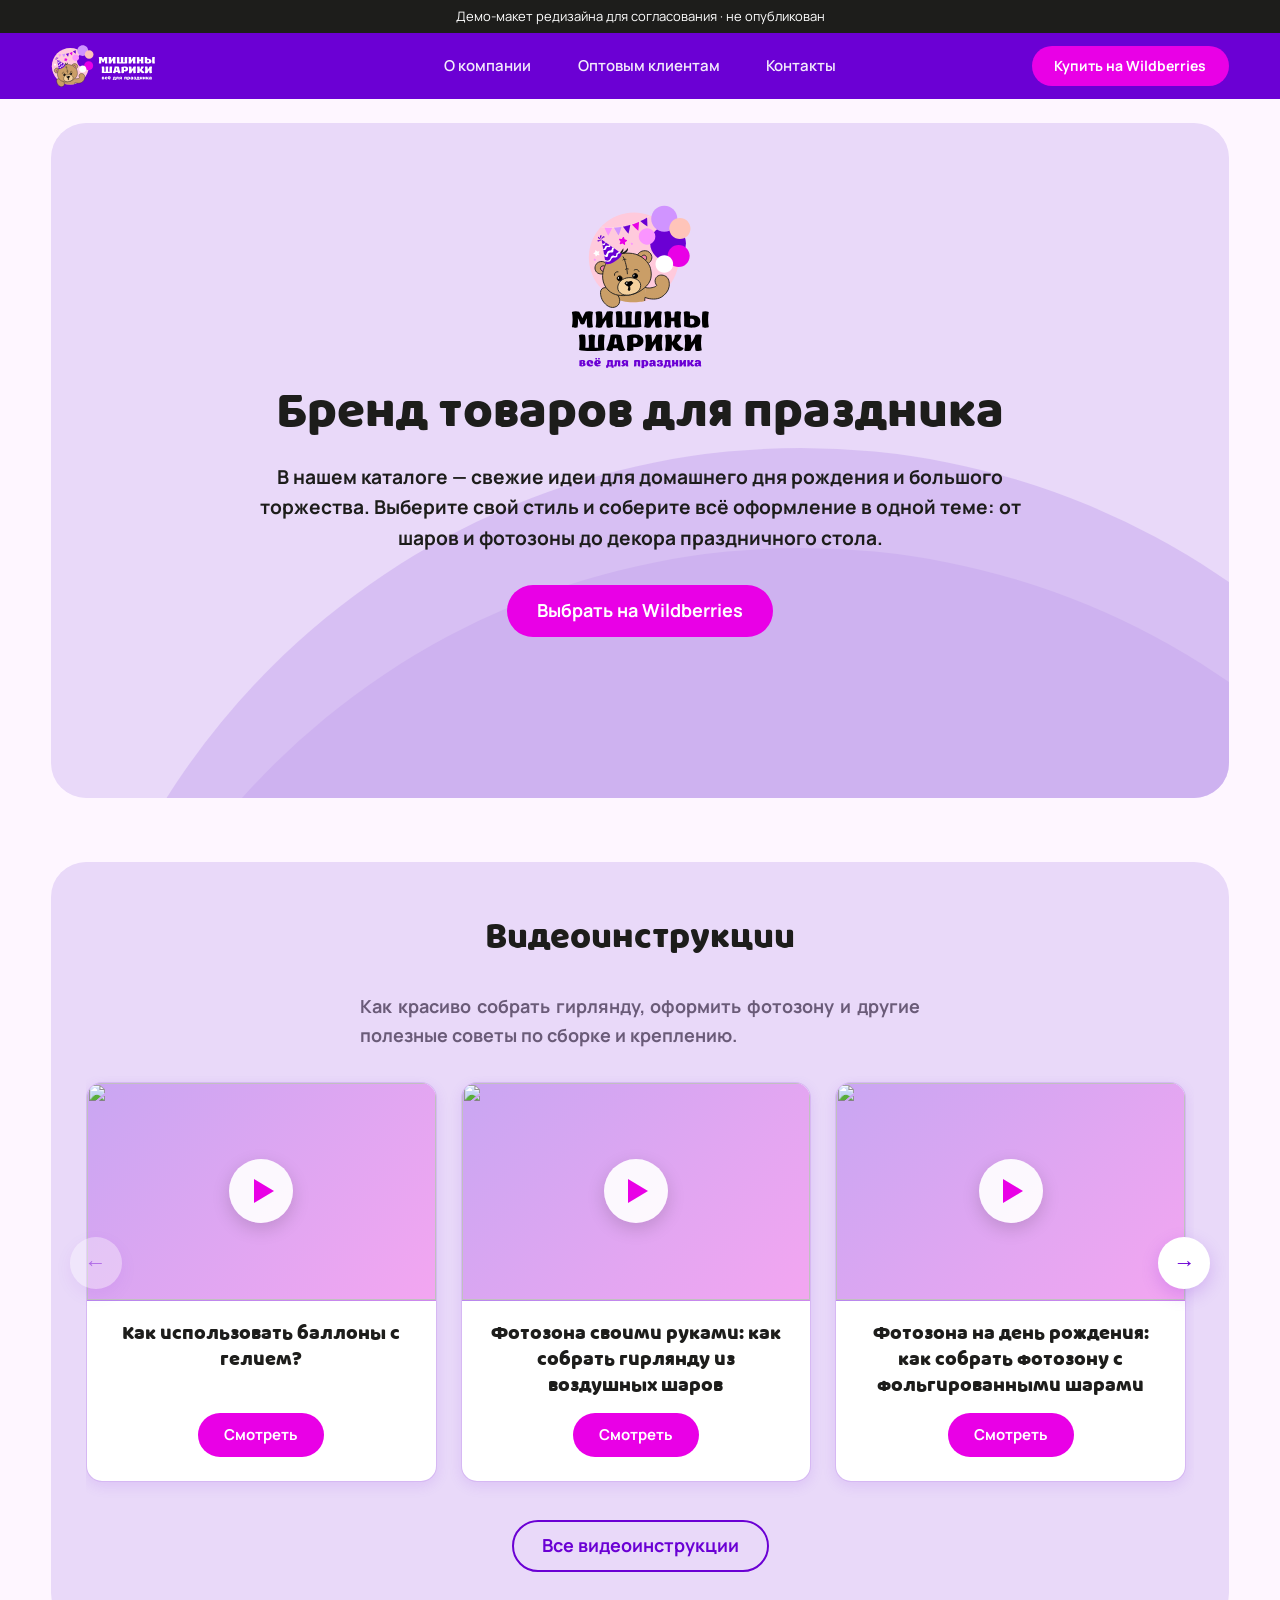
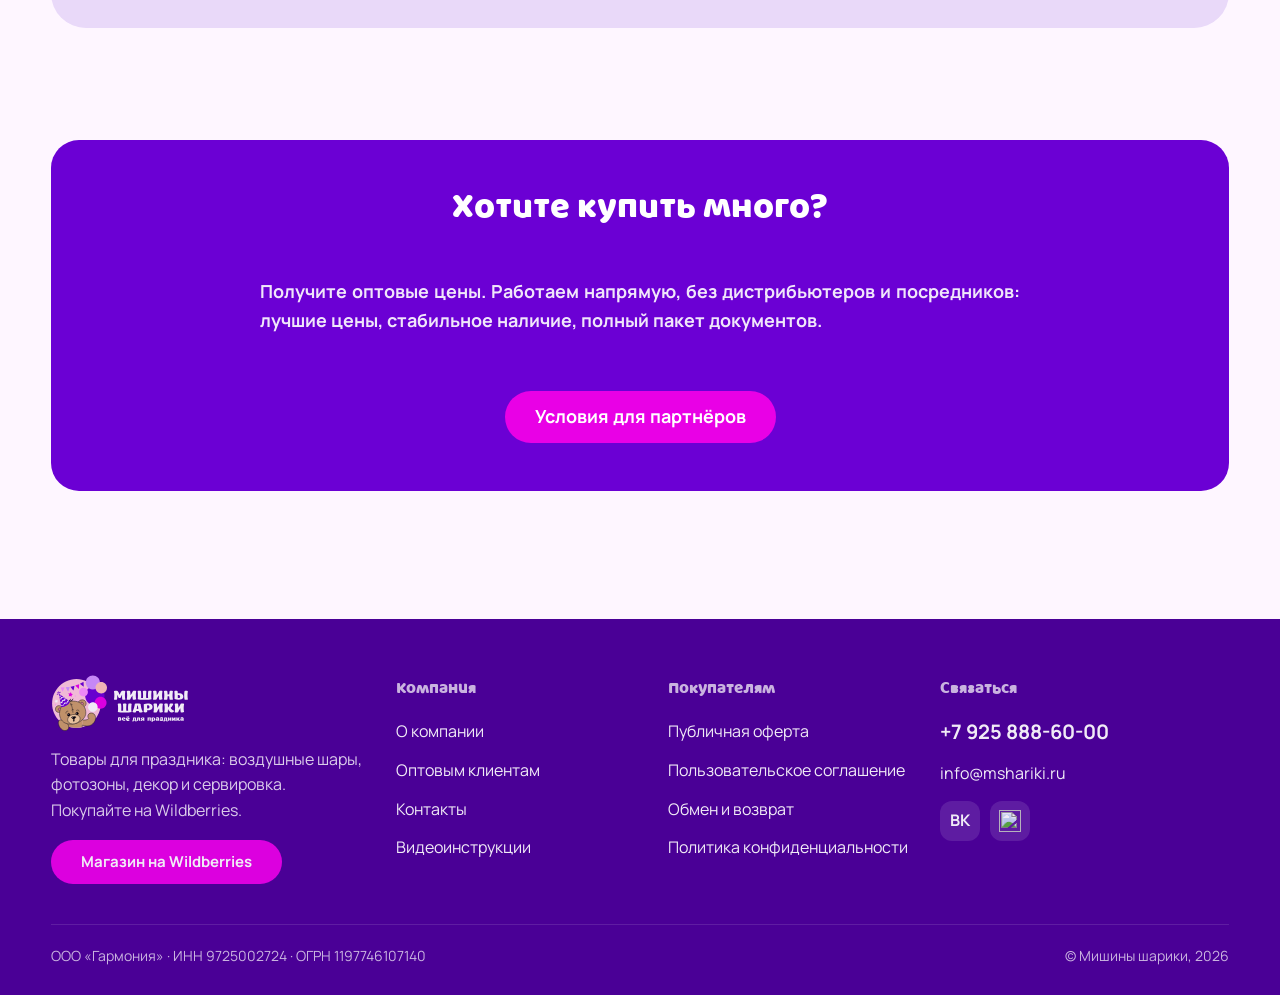
==== commit a4ffb147: "Сверить по видеореференсу фирменный знак и текстовый список контактов" ====
--- a/index.html
+++ b/index.html
@@ -3,7 +3,7 @@
 <title>Товары для праздника — Мишины шарики</title><meta name="robots" content="noindex">
 <link rel="preconnect" href="https://fonts.googleapis.com"><link rel="preconnect" href="https://fonts.gstatic.com" crossorigin>
 <link href="https://fonts.googleapis.com/css2?family=Manrope:wght@400;500;600;700;800&display=swap" rel="stylesheet">
-<link rel="stylesheet" href="styles.css"></head><body>
+<link rel="stylesheet" href="styles.css?v=brand-review"></head><body>
 <div class="demo-flag">Демо-макет редизайна для согласования · не опубликован</div>
 <header class="hdr" id="hdr"><div class="wrap">
 <a class="logo" href="index.html" aria-label="Мишины шарики — на главную"><img src="mishiny-shariki.svg" alt="Мишины шарики"></a>
@@ -13,7 +13,7 @@
 </div></header><main>
 <section class="hero"><div class="wrap"><div class="hero-card">
 <div class="circle circle1"></div><div class="circle circle2"></div>
-<div class="hero-content"><div class="hero-brand"><img src="mishiny-shariki-dark.svg" alt="Мишины Шарики" width="125" height="51"></div><h1>Бренд товаров для праздника</h1>
+<div class="hero-content"><div class="hero-brand"><img src="mishiny-shariki-stacked.svg" alt="Мишины Шарики" width="68" height="82"></div><h1>Бренд товаров для праздника</h1>
 <p>В нашем каталоге — свежие идеи для домашнего дня рождения и большого торжества. Выберите свой стиль и соберите всё оформление в одной теме: от шаров и фотозоны до декора праздничного стола.</p>
 <div class="hero-cta"><a class="btn btn-main" href="https://www.wildberries.ru/brands/mishiny-shariki" target="_blank" rel="noopener">Выбрать на Wildberries</a></div></div>
 <img class="slider-el slider-el-left" src="https://cdn.insales-shop.ru/assets/1/2761/11569865/1794991589/balon-left.png" alt=""><img class="slider-el slider-el-right" src="https://cdn.insales-shop.ru/assets/1/2761/11569865/1794991589/balon-right.png" alt=""><img class="slider-el slider-cake" src="https://cdn.insales-shop.ru/assets/1/2761/11569865/1794991589/cake.png" alt="">
--- a/styles.css
+++ b/styles.css
@@ -1,288 +1,290 @@
-@font-face{font-family:"Baloo Cyrillic";src:url(fonts/baloo-cyrillic.ttf) format("truetype");font-weight:400 900;font-display:swap}
-/* Мишины шарики — демо редизайна v2. Единая система: шрифт Inter Tight, одна ширина контента, одна шкала размеров. */
-:root{
-  --violet:#6B00D4; --lilac-br:#D094FF; --pink-br:#FA94FF; --peach:#FFC4B9; --rose:#FF0089; --black-br:#1D1D1B; --violet-dark:#4A0096; --magenta:#E900E6; --magenta-dark:#C400C1;
-  --lilac:#E9D9F9; --lilac-soft:#F4EAFD; --bg:#FEF6FF; --ink:#1D1D1B; --muted:#6A5B78; --line:#E6D6F5; --white:#fff;
-  --wrap:1680px; --gut:4vw; --r:16px; --r-sm:10px;
-  --h1:clamp(32px,4.4vw,52px); --h2:clamp(26px,3vw,36px); --h3:20px; --body:18px; --small:15px;
-}
-*{box-sizing:border-box}
-html{scroll-behavior:smooth}
-body{margin:0;background:var(--bg);color:var(--ink);font:400 var(--body)/1.6 "Manrope","Inter Tight",system-ui,-apple-system,"Segoe UI",Roboto,Arial,sans-serif;-webkit-font-smoothing:antialiased}
-img{max-width:100%;display:block}
-a{color:var(--violet)}
-h1,h2,h3{font-weight:800;line-height:1.15;margin:0 0 .5em;letter-spacing:-.01em}
-h1{font-size:var(--h1)} h2{font-size:var(--h2)} h3{font-size:var(--h3);line-height:1.3}
-p{margin:0 0 1em}
-.wrap{max-width:var(--wrap);margin:0 auto;padding:0 var(--gut)}
-.demo-flag{background:var(--ink);color:#fff;font-size:13px;text-align:center;padding:6px 12px}
-
-/* кнопки */
-.btn{display:inline-flex;align-items:center;justify-content:center;gap:8px;min-height:52px;padding:0 28px;border-radius:999px;font:700 17px/1 inherit;font-family:inherit;text-decoration:none;border:2px solid transparent;cursor:pointer;transition:background .15s,transform .15s}
-.btn:active{transform:scale(.98)}
-.btn-main{background:var(--magenta);color:#fff}
-.btn-main:hover{background:var(--magenta-dark)}
-.btn-line{background:transparent;color:var(--violet);border-color:var(--violet)}
-.btn-line:hover{background:var(--lilac-soft)}
-
-/* шапка */
-.hdr{position:sticky;top:0;z-index:20;background:var(--violet);color:#fff}
-.hdr .wrap{display:flex;align-items:center;gap:32px;min-height:76px}
-.hdr .logo img{height:48px;width:auto}
-.hdr nav{display:flex;gap:28px;margin-left:auto}
-.hdr nav a{color:#fff;text-decoration:none;font-weight:600;font-size:16px;opacity:.92}
-.hdr nav a:hover,.hdr nav a[aria-current]{opacity:1;text-decoration:underline;text-underline-offset:6px}
-.hdr .btn{min-height:44px;padding:0 22px;font-size:15px}
-.burger{display:none;margin-left:auto;background:none;border:0;color:#fff;font-size:28px;line-height:1;cursor:pointer;padding:8px}
-
-/* главная — первый экран */
-.hero{padding:40px 0 24px}
-.hero-card{position:relative;overflow:hidden;background:linear-gradient(160deg,var(--lilac) 0%,#F7EEFF 60%,var(--bg) 100%);border-radius:28px;padding:72px 56px 132px;text-align:center}
-.hero-card h1{max-width:760px;margin:0 auto .4em}
-.hero-card p{max-width:640px;margin:0 auto 1.6em;color:var(--muted);font-size:20px}
-.hero-cta{display:flex;gap:14px;justify-content:center;flex-wrap:wrap}
-.hero .deco{position:absolute;bottom:-10px;width:300px;pointer-events:none}
-.hero .deco.l{left:-30px} .hero .deco.r{right:-20px}
-.hero-content{position:relative;z-index:1}
-
-/* секции */
-.sec{padding:56px 0}
-.sec-head{display:flex;align-items:end;justify-content:space-between;gap:16px;margin-bottom:28px}
-.sec-head p{color:var(--muted);margin:0;max-width:560px}
-
-/* видеоинструкции */
-.cards{display:grid;grid-template-columns:repeat(3,1fr);gap:24px}
-.card{background:#fff;border:1px solid var(--line);border-radius:var(--r);overflow:hidden;display:flex;flex-direction:column;text-decoration:none;color:inherit;transition:transform .2s,box-shadow .2s}
-.card:hover{transform:translateY(-4px);box-shadow:0 16px 36px rgba(107,0,212,.12)}
-.thumb{position:relative;aspect-ratio:16/10;overflow:hidden;background:linear-gradient(135deg,#C9A6F2,#F3A6F1)}
-.thumb img{position:absolute;inset:0;width:100%;height:100%;object-fit:cover}
-.play{position:absolute;inset:0;margin:auto;width:64px;height:64px;border-radius:50%;background:rgba(255,255,255,.92);display:grid;place-items:center;box-shadow:0 6px 18px rgba(0,0,0,.15)}
-.play::after{content:"";border-left:20px solid var(--magenta);border-top:12px solid transparent;border-bottom:12px solid transparent;margin-left:5px}
-.card-body{padding:20px 22px 24px;display:flex;flex-direction:column;gap:14px;flex:1}
-.card-body h3{margin:0}
-.card-body .more{margin-top:auto;color:var(--magenta);font-weight:700;font-size:16px}
-
-/* полоса опта */
-.band{background:var(--violet);color:#fff;border-radius:28px;padding:48px 56px;display:grid;grid-template-columns:1.4fr 1fr;gap:32px;align-items:center}
-.band h2{color:#fff}
-.band p{opacity:.9;margin:0}
-.band .btn-main{justify-self:end}
-
-/* внутренние страницы — единый шаблон */
-.crumbs{font-size:var(--small);color:var(--muted);padding:28px 0 0}
-.crumbs a{color:var(--muted);text-decoration:none}
-.crumbs a:hover{color:var(--violet)}
-.page-head{padding:16px 0 32px}
-.page-head .lead{font-size:21px;color:var(--muted);max-width:820px}
-.prose{max-width:820px}
-.prose h2{margin-top:1.6em}
-.prose p{color:#2E2338}
-.grid-3{display:grid;grid-template-columns:repeat(3,1fr);gap:24px;margin:8px 0 8px}
-.tile{background:#fff;border:1px solid var(--line);border-radius:var(--r);padding:28px}
-.tile .ico{width:48px;height:48px;border-radius:14px;background:var(--lilac);display:grid;place-items:center;font-size:24px;margin-bottom:16px}
-.tile h3{margin-bottom:8px}
-.tile p{margin:0;color:var(--muted);font-size:17px}
-.split{display:grid;grid-template-columns:1fr 1fr;gap:24px}
-
-/* форма */
-.form-card{background:var(--lilac-soft);border-radius:28px;padding:40px}
-.form-card h2{margin-bottom:.3em}
-.form-card .sub{color:var(--muted);margin-bottom:24px}
-.fields{display:grid;grid-template-columns:1fr 1fr;gap:16px}
-.fields .full{grid-column:1/-1}
-label{display:block;font-size:var(--small);font-weight:600;margin-bottom:6px}
-input,textarea{width:100%;border:1px solid transparent;background:#fff;border-radius:var(--r-sm);padding:14px 16px;font:inherit;font-size:17px;color:var(--ink)}
-input:focus,textarea:focus{outline:none;border-color:var(--violet)}
-textarea{min-height:110px;resize:vertical}
-.agree{display:flex;gap:10px;align-items:flex-start;font-size:14px;color:var(--muted);margin:16px 0 20px}
-.agree input{width:auto;margin-top:3px}
-
-/* контакты */
-.contacts{display:grid;grid-template-columns:repeat(3,1fr);gap:24px}
-.contacts .tile a{font-size:20px;font-weight:700;color:var(--ink);text-decoration:none}
-.req{font-size:16px;color:var(--muted);line-height:1.8}
-
-/* футер */
-.ftr{background:var(--violet-dark);color:#fff;margin-top:72px;padding:56px 0 28px}
-.ftr-grid{display:grid;grid-template-columns:1.3fr 1fr 1fr 1.2fr;gap:32px}
-.ftr .logo img{height:56px;width:auto;margin-bottom:16px}
-.ftr p{opacity:.8;font-size:16px}
-.ftr h4{font-size:14px;text-transform:uppercase;letter-spacing:.08em;opacity:.7;margin:0 0 14px;font-weight:700}
-.ftr ul{list-style:none;margin:0;padding:0;display:grid;gap:10px}
-.ftr a{color:#fff;text-decoration:none;font-size:16px;opacity:.92}
-.ftr a:hover{opacity:1;text-decoration:underline}
-.ftr .big{font-size:20px;font-weight:700}
-.social{display:flex;gap:10px;margin-top:14px}
-.social a{width:40px;height:40px;border-radius:12px;background:rgba(255,255,255,.12);display:grid;place-items:center}
-.social img{width:22px;height:22px}
-.ftr-bottom{border-top:1px solid rgba(255,255,255,.16);margin-top:40px;padding-top:20px;display:flex;justify-content:space-between;gap:16px;flex-wrap:wrap;font-size:14px;opacity:.7}
-
-/* мобильная версия */
-@media (max-width:960px){
-  .cards,.grid-3,.contacts{grid-template-columns:1fr 1fr}
-  .ftr-grid{grid-template-columns:1fr 1fr}
-  .band{grid-template-columns:1fr;padding:36px 28px}
-  .band .btn-main{justify-self:start}
-}
-@media (max-width:720px){
-  :root{--gut:16px;--body:17px}
-  .hdr nav{display:none}
-  .hdr .wrap{min-height:64px;gap:12px}
-  .hdr .logo img{height:40px}
-  .hdr .hdr-cta{display:none}
-  .burger{display:block}
-  .hdr.open nav{display:flex;position:absolute;top:64px;left:0;right:0;flex-direction:column;gap:0;background:var(--violet);padding:8px 16px 16px}
-  .hdr.open nav a{padding:12px 0;border-bottom:1px solid rgba(255,255,255,.15)}
-  .hero{padding:16px 0}
-  .hero-card{padding:40px 20px 190px;border-radius:22px}
-  .hero-card p{font-size:17px}
-  .hero .deco{width:140px;bottom:-8px}
-  .hero .deco.l{left:-24px} .hero .deco.r{right:-18px}
-  .hero-cta .btn{width:100%}
-  .sec{padding:40px 0}
-  .sec-head{flex-direction:column;align-items:start}
-  .cards,.grid-3,.contacts,.split,.fields{grid-template-columns:1fr}
-  .form-card{padding:28px 20px}
-  .ftr-grid{grid-template-columns:1fr}
-}
-
-
-/* ===== правки Александры 22.11: её первый экран, единое выравнивание по центру ===== */
-.wrap{padding:0 max(16px,4vw)}
-.hero{padding:24px 0 8px}
-.hero-card{height:75vh;min-height:520px;max-height:820px;display:flex;align-items:center;justify-content:center;padding:40px 24px 120px;border-radius:35px;
-  background:#E9D9F9 url(https://cdn.insales-shop.ru/files/1/49/100376625/original/banner_94f40b63a5e8bab4c2ad0e14fa8c6d6b.jpg) center/cover no-repeat}
-.hero-card h1{font-size:clamp(34px,5vw,72px);line-height:1.02;max-width:1100px;margin:0 auto .45em}
-.hero-card p{font-size:clamp(17px,1.5vw,22px);font-weight:500;color:var(--ink);max-width:820px}
-.hero-content{position:relative;z-index:2}
-/* шары как в её теме: лежат внизу, повёрнуты на 90°, медленно раскачиваются */
-.hero .slider-el{position:absolute;z-index:1;height:auto;pointer-events:none}
-.hero .slider-el-left{width:clamp(300px,29vw,562px);left:0;bottom:-44%;transform:rotate(90deg);animation:slider-el 30s linear infinite}
-.hero .slider-el-right{width:clamp(300px,29vw,562px);right:5%;bottom:-49%;transform:rotate(90deg);animation:slider-el 30s linear infinite reverse}
-.hero .slider-cake{width:clamp(150px,15vw,300px);right:0;bottom:-7%;transform:rotate(-15deg);animation:slider-cake 10s linear infinite}
-.hero .circle{position:absolute;width:1500px;height:1500px;border-radius:50%;background:rgba(197,166,237,.5);z-index:0;left:0}
-.hero .circle1{bottom:-1250px;animation:circle 15s linear infinite}
-.hero .circle2{bottom:-1150px;animation:circle 45s linear infinite}
-@keyframes slider-el{0%{transform:rotate(90deg)}50%{transform:rotate(60deg)}100%{transform:rotate(90deg)}}
-@keyframes slider-cake{0%{transform:rotate(-15deg)}50%{transform:rotate(-10deg)}100%{transform:rotate(-15deg)}}
-@keyframes circle{from{left:100%}to{left:-1500px}}
-
-/* единое выравнивание: заголовки секций по центру */
-.sec-head{flex-direction:column;align-items:center;text-align:center;margin-bottom:32px}
-.sec-head p{margin:0 auto}
-.sec-foot{display:flex;justify-content:center;margin-top:32px}
-.vid-panel{background:var(--lilac);border-radius:35px;padding:56px clamp(16px,3vw,48px)}
-/* листание видеоинструкций */
-.slider{position:relative}
-.track{display:grid;grid-auto-flow:column;grid-auto-columns:calc((100% - 48px)/3);gap:24px;overflow-x:auto;scroll-snap-type:x mandatory;scrollbar-width:none;scroll-behavior:smooth;padding:4px 2px 8px}
-.track::-webkit-scrollbar{display:none}
-.track .card{scroll-snap-align:start}
-.arrow{position:absolute;top:38%;width:52px;height:52px;border-radius:50%;border:0;background:#fff;color:var(--violet);font-size:22px;cursor:pointer;box-shadow:0 6px 18px rgba(107,0,212,.18);z-index:2;display:grid;place-items:center}
-.arrow:disabled{opacity:.35;cursor:default}
-.arrow.prev{left:-20px}.arrow.next{right:-20px}
-.card .play{transition:transform .2s}
-.card:hover .play{transform:scale(1.08)}
-.card-body .btn{align-self:center;min-height:44px;padding:0 24px;font-size:15px;margin-top:auto}
-.card-body{text-align:center}
-.card.soon{opacity:.75}
-.card.soon .thumb{background:repeating-linear-gradient(135deg,#E9D9F9 0 14px,#F4EAFD 14px 28px)}
-.band{grid-template-columns:1fr;text-align:center;justify-items:center}
-.band p{max-width:760px;margin:0 auto}
-.band .btn-main{justify-self:center}
-.page-head{text-align:center}
-.page-head .lead{margin:0 auto}
-.crumbs{text-align:center}
-.prose{margin:0 auto}
-.tile{text-align:center}
-.tile .ico{margin:0 auto 16px}
-.vgrid{display:grid;grid-template-columns:repeat(3,1fr);gap:24px}
-@media (max-width:960px){.track{grid-auto-columns:calc((100% - 24px)/2)}.vgrid{grid-template-columns:1fr 1fr}}
-@media (max-width:720px){
-  .hero-card{height:auto;min-height:540px;border-radius:24px;padding:40px 16px 190px;background-image:url(https://cdn.insales-shop.ru/files/1/2545/99125745/original/banner-mob.jpg)}
-  .hero .slider-el-left,.hero .slider-el-right{width:300px;bottom:-150px}
-  .hero .slider-el-left{left:-70px}.hero .slider-el-right{right:-90px}
-  .hero .slider-cake{width:110px;right:-6px;bottom:-14px}
-  .hero-cta .btn{width:100%}
-  .track{grid-auto-columns:86%}
-  .arrow{display:none}
-  .vgrid{grid-template-columns:1fr}
-  .vid-panel{padding:36px 16px;border-radius:24px}
-}
-@media (prefers-reduced-motion:reduce){.hero .slider-el,.hero .slider-cake,.hero .circle{animation:none}}
-
-/* меню шапки по центру (22.11) */
-.hdr .wrap{position:relative}
-.hdr nav{position:absolute;left:50%;transform:translateX(-50%);margin:0}
-.hdr .hdr-cta{margin-left:auto}
-@media (max-width:720px){.hdr nav{transform:none;left:0}}
-@media (max-width:900px){.hdr .hdr-cta{display:none}}
-
-/* рамка карточек видео: одна линия + мягкая тень, без ореола (22.11) */
-.vid-panel .card,.vgrid .card{border:1.5px solid rgba(107,0,212,.28);box-shadow:0 4px 14px rgba(107,0,212,.10)}
-.vid-panel .card:hover,.vgrid .card:hover{border-color:var(--magenta);box-shadow:0 8px 20px rgba(107,0,212,.16)}
-.track{padding:6px 4px 18px;margin:-6px -4px -12px}
-.card .thumb{border-bottom:1.5px solid rgba(107,0,212,.18)}
-.card.soon{border-style:dashed}
-
-/* внутренние страницы: одна центральная ось (22.11) */
-.prose{margin:0 auto;text-align:center}
-.prose h2{margin-top:1.4em}
-.page-head{max-width:1040px;margin:0 auto}
-.grid-3,.contacts,.split{max-width:1040px;margin-left:auto;margin-right:auto}
-.vgrid{max-width:1240px;margin:0 auto}
-.split .tile{text-align:center}
-
-/* шапка: расстояния и размеры от ширины экрана (22.11) */
-.hdr .wrap{min-height:clamp(64px,5.2vw,92px)}
-.hdr nav{gap:clamp(20px,3.6vw,72px)}
-.hdr nav a{font-size:clamp(15px,1.15vw,20px)}
-.hdr .logo img{height:clamp(40px,3.3vw,60px)}
-.hdr .hdr-cta{min-height:clamp(40px,2.9vw,52px);padding:0 clamp(18px,1.6vw,28px);font-size:clamp(14px,1vw,17px)}
-
-
-/* брендбук МШ (Figma, 22.11): заголовки Baloo Cyrillic, текст Manrope, цвета из «Основные цвета» */
-h1,h2,h3,.hero-card h1,.band h2,.ftr h4{font-family:"Baloo Cyrillic","Manrope",sans-serif;font-weight:400;letter-spacing:0}
-h1,h2{line-height:1.1}
-.hero-card h1{font-size:clamp(36px,5.2vw,76px);line-height:1}
-.ftr h4{text-transform:none;letter-spacing:0;font-size:17px}
-.btn{font-family:"Manrope",sans-serif;font-weight:700}
-
-.prose a.about-contact{color:#1545b0;text-decoration:underline;text-underline-offset:.18em}
-.prose h3{margin:1.2em 0 .3em}
-
-
-.page-head .lead,
-.prose {
-  max-width: 48rem;
-}
-
-.prose p,
-.page-head .lead,
-.hero-content p,
-.sec-head p,
-.band p,
-.form-card .sub {
-  text-align: justify;
-  text-align-last: start;
-  hyphens: auto;
-  overflow-wrap: break-word;
-}
-
-
-.contact-list{max-width:48rem;margin:0 auto;padding:0;color:var(--ink)}
-.contact-list dt{font:400 clamp(21px,2vw,26px)/1.25 "Baloo Cyrillic","Manrope",sans-serif;margin:1.25rem 0 .15rem}
-.contact-list dd{margin:0;overflow-wrap:anywhere}
-.contact-list dd p{margin:0}
-.contact-list a{color:var(--violet);text-underline-offset:.18em}
-.social-links{display:flex;flex-wrap:wrap;gap:.45rem 1.3rem;padding:0;margin:0;list-style:none}
-.hero-brand{display:inline-flex;margin:0 auto 1rem}
-.hero-brand img{width:clamp(170px,21vw,310px);height:auto}
-.hero-content h1{font-size:clamp(30px,4vw,57px)}
-.hero-content p,.vid-panel .sec-head p,.band p{font-weight:700}
-.hero-content p{text-align:center;text-align-last:center;hyphens:manual}
-.brand-backdrop{position:relative;isolation:isolate}
-.brand-backdrop::before,.brand-backdrop::after{content:"";position:absolute;z-index:-1;pointer-events:none;top:0;bottom:0;width:clamp(65px,9vw,134px);background-repeat:no-repeat}
-.brand-backdrop::before{left:0;background-image:url(brand-bouquet.png),url(brand-five.png),url(brand-confetti.png);background-position:center 130px,65% 59%,10% 90%;background-size:85px,36px,65px}
-.brand-backdrop::after{right:0;background-image:url(brand-star.png),url(brand-balloon.png),url(brand-confetti.png);background-position:center 290px,30% 77%,center 60px;background-size:73px,65px,58px}
-@media(max-width:1080px){.brand-backdrop::before,.brand-backdrop::after{width:50px;height:95px;bottom:auto;top:2.1rem}.brand-backdrop::before{background:url(brand-five.png) center/26px auto no-repeat}.brand-backdrop::after{background:url(brand-star.png) center/41px auto no-repeat}}
-@media(max-width:460px){.brand-backdrop::before,.brand-backdrop::after{height:40px;top:5px;width:32px}.brand-backdrop::before{background-size:18px}.brand-backdrop::after{background-size:26px}}
+@font-face{font-family:"Baloo Cyrillic";src:url(fonts/baloo-cyrillic.ttf) format("truetype");font-weight:400 900;font-display:swap}
+/* Мишины шарики — демо редизайна v2. Единая система: шрифт Inter Tight, одна ширина контента, одна шкала размеров. */
+:root{
+  --violet:#6B00D4; --lilac-br:#D094FF; --pink-br:#FA94FF; --peach:#FFC4B9; --rose:#FF0089; --black-br:#1D1D1B; --violet-dark:#4A0096; --magenta:#E900E6; --magenta-dark:#C400C1;
+  --lilac:#E9D9F9; --lilac-soft:#F4EAFD; --bg:#FEF6FF; --ink:#1D1D1B; --muted:#6A5B78; --line:#E6D6F5; --white:#fff;
+  --wrap:1680px; --gut:4vw; --r:16px; --r-sm:10px;
+  --h1:clamp(32px,4.4vw,52px); --h2:clamp(26px,3vw,36px); --h3:20px; --body:18px; --small:15px;
+}
+*{box-sizing:border-box}
+html{scroll-behavior:smooth}
+body{margin:0;background:var(--bg);color:var(--ink);font:400 var(--body)/1.6 "Manrope","Inter Tight",system-ui,-apple-system,"Segoe UI",Roboto,Arial,sans-serif;-webkit-font-smoothing:antialiased}
+img{max-width:100%;display:block}
+a{color:var(--violet)}
+h1,h2,h3{font-weight:800;line-height:1.15;margin:0 0 .5em;letter-spacing:-.01em}
+h1{font-size:var(--h1)} h2{font-size:var(--h2)} h3{font-size:var(--h3);line-height:1.3}
+p{margin:0 0 1em}
+.wrap{max-width:var(--wrap);margin:0 auto;padding:0 var(--gut)}
+.demo-flag{background:var(--ink);color:#fff;font-size:13px;text-align:center;padding:6px 12px}
+
+/* кнопки */
+.btn{display:inline-flex;align-items:center;justify-content:center;gap:8px;min-height:52px;padding:0 28px;border-radius:999px;font:700 17px/1 inherit;font-family:inherit;text-decoration:none;border:2px solid transparent;cursor:pointer;transition:background .15s,transform .15s}
+.btn:active{transform:scale(.98)}
+.btn-main{background:var(--magenta);color:#fff}
+.btn-main:hover{background:var(--magenta-dark)}
+.btn-line{background:transparent;color:var(--violet);border-color:var(--violet)}
+.btn-line:hover{background:var(--lilac-soft)}
+
+/* шапка */
+.hdr{position:sticky;top:0;z-index:20;background:var(--violet);color:#fff}
+.hdr .wrap{display:flex;align-items:center;gap:32px;min-height:76px}
+.hdr .logo img{height:48px;width:auto}
+.hdr nav{display:flex;gap:28px;margin-left:auto}
+.hdr nav a{color:#fff;text-decoration:none;font-weight:600;font-size:16px;opacity:.92}
+.hdr nav a:hover,.hdr nav a[aria-current]{opacity:1;text-decoration:underline;text-underline-offset:6px}
+.hdr .btn{min-height:44px;padding:0 22px;font-size:15px}
+.burger{display:none;margin-left:auto;background:none;border:0;color:#fff;font-size:28px;line-height:1;cursor:pointer;padding:8px}
+
+/* главная — первый экран */
+.hero{padding:40px 0 24px}
+.hero-card{position:relative;overflow:hidden;background:linear-gradient(160deg,var(--lilac) 0%,#F7EEFF 60%,var(--bg) 100%);border-radius:28px;padding:72px 56px 132px;text-align:center}
+.hero-card h1{max-width:760px;margin:0 auto .4em}
+.hero-card p{max-width:640px;margin:0 auto 1.6em;color:var(--muted);font-size:20px}
+.hero-cta{display:flex;gap:14px;justify-content:center;flex-wrap:wrap}
+.hero .deco{position:absolute;bottom:-10px;width:300px;pointer-events:none}
+.hero .deco.l{left:-30px} .hero .deco.r{right:-20px}
+.hero-content{position:relative;z-index:1}
+
+/* секции */
+.sec{padding:56px 0}
+.sec-head{display:flex;align-items:end;justify-content:space-between;gap:16px;margin-bottom:28px}
+.sec-head p{color:var(--muted);margin:0;max-width:560px}
+
+/* видеоинструкции */
+.cards{display:grid;grid-template-columns:repeat(3,1fr);gap:24px}
+.card{background:#fff;border:1px solid var(--line);border-radius:var(--r);overflow:hidden;display:flex;flex-direction:column;text-decoration:none;color:inherit;transition:transform .2s,box-shadow .2s}
+.card:hover{transform:translateY(-4px);box-shadow:0 16px 36px rgba(107,0,212,.12)}
+.thumb{position:relative;aspect-ratio:16/10;overflow:hidden;background:linear-gradient(135deg,#C9A6F2,#F3A6F1)}
+.thumb img{position:absolute;inset:0;width:100%;height:100%;object-fit:cover}
+.play{position:absolute;inset:0;margin:auto;width:64px;height:64px;border-radius:50%;background:rgba(255,255,255,.92);display:grid;place-items:center;box-shadow:0 6px 18px rgba(0,0,0,.15)}
+.play::after{content:"";border-left:20px solid var(--magenta);border-top:12px solid transparent;border-bottom:12px solid transparent;margin-left:5px}
+.card-body{padding:20px 22px 24px;display:flex;flex-direction:column;gap:14px;flex:1}
+.card-body h3{margin:0}
+.card-body .more{margin-top:auto;color:var(--magenta);font-weight:700;font-size:16px}
+
+/* полоса опта */
+.band{background:var(--violet);color:#fff;border-radius:28px;padding:48px 56px;display:grid;grid-template-columns:1.4fr 1fr;gap:32px;align-items:center}
+.band h2{color:#fff}
+.band p{opacity:.9;margin:0}
+.band .btn-main{justify-self:end}
+
+/* внутренние страницы — единый шаблон */
+.crumbs{font-size:var(--small);color:var(--muted);padding:28px 0 0}
+.crumbs a{color:var(--muted);text-decoration:none}
+.crumbs a:hover{color:var(--violet)}
+.page-head{padding:16px 0 32px}
+.page-head .lead{font-size:21px;color:var(--muted);max-width:820px}
+.prose{max-width:820px}
+.prose h2{margin-top:1.6em}
+.prose p{color:#2E2338}
+.grid-3{display:grid;grid-template-columns:repeat(3,1fr);gap:24px;margin:8px 0 8px}
+.tile{background:#fff;border:1px solid var(--line);border-radius:var(--r);padding:28px}
+.tile .ico{width:48px;height:48px;border-radius:14px;background:var(--lilac);display:grid;place-items:center;font-size:24px;margin-bottom:16px}
+.tile h3{margin-bottom:8px}
+.tile p{margin:0;color:var(--muted);font-size:17px}
+.split{display:grid;grid-template-columns:1fr 1fr;gap:24px}
+
+/* форма */
+.form-card{background:var(--lilac-soft);border-radius:28px;padding:40px}
+.form-card h2{margin-bottom:.3em}
+.form-card .sub{color:var(--muted);margin-bottom:24px}
+.fields{display:grid;grid-template-columns:1fr 1fr;gap:16px}
+.fields .full{grid-column:1/-1}
+label{display:block;font-size:var(--small);font-weight:600;margin-bottom:6px}
+input,textarea{width:100%;border:1px solid transparent;background:#fff;border-radius:var(--r-sm);padding:14px 16px;font:inherit;font-size:17px;color:var(--ink)}
+input:focus,textarea:focus{outline:none;border-color:var(--violet)}
+textarea{min-height:110px;resize:vertical}
+.agree{display:flex;gap:10px;align-items:flex-start;font-size:14px;color:var(--muted);margin:16px 0 20px}
+.agree input{width:auto;margin-top:3px}
+
+/* контакты */
+.contacts{display:grid;grid-template-columns:repeat(3,1fr);gap:24px}
+.contacts .tile a{font-size:20px;font-weight:700;color:var(--ink);text-decoration:none}
+.req{font-size:16px;color:var(--muted);line-height:1.8}
+
+/* футер */
+.ftr{background:var(--violet-dark);color:#fff;margin-top:72px;padding:56px 0 28px}
+.ftr-grid{display:grid;grid-template-columns:1.3fr 1fr 1fr 1.2fr;gap:32px}
+.ftr .logo img{height:56px;width:auto;margin-bottom:16px}
+.ftr p{opacity:.8;font-size:16px}
+.ftr h4{font-size:14px;text-transform:uppercase;letter-spacing:.08em;opacity:.7;margin:0 0 14px;font-weight:700}
+.ftr ul{list-style:none;margin:0;padding:0;display:grid;gap:10px}
+.ftr a{color:#fff;text-decoration:none;font-size:16px;opacity:.92}
+.ftr a:hover{opacity:1;text-decoration:underline}
+.ftr .big{font-size:20px;font-weight:700}
+.social{display:flex;gap:10px;margin-top:14px}
+.social a{width:40px;height:40px;border-radius:12px;background:rgba(255,255,255,.12);display:grid;place-items:center}
+.social img{width:22px;height:22px}
+.ftr-bottom{border-top:1px solid rgba(255,255,255,.16);margin-top:40px;padding-top:20px;display:flex;justify-content:space-between;gap:16px;flex-wrap:wrap;font-size:14px;opacity:.7}
+
+/* мобильная версия */
+@media (max-width:960px){
+  .cards,.grid-3,.contacts{grid-template-columns:1fr 1fr}
+  .ftr-grid{grid-template-columns:1fr 1fr}
+  .band{grid-template-columns:1fr;padding:36px 28px}
+  .band .btn-main{justify-self:start}
+}
+@media (max-width:720px){
+  :root{--gut:16px;--body:17px}
+  .hdr nav{display:none}
+  .hdr .wrap{min-height:64px;gap:12px}
+  .hdr .logo img{height:40px}
+  .hdr .hdr-cta{display:none}
+  .burger{display:block}
+  .hdr.open nav{display:flex;position:absolute;top:64px;left:0;right:0;flex-direction:column;gap:0;background:var(--violet);padding:8px 16px 16px}
+  .hdr.open nav a{padding:12px 0;border-bottom:1px solid rgba(255,255,255,.15)}
+  .hero{padding:16px 0}
+  .hero-card{padding:40px 20px 190px;border-radius:22px}
+  .hero-card p{font-size:17px}
+  .hero .deco{width:140px;bottom:-8px}
+  .hero .deco.l{left:-24px} .hero .deco.r{right:-18px}
+  .hero-cta .btn{width:100%}
+  .sec{padding:40px 0}
+  .sec-head{flex-direction:column;align-items:start}
+  .cards,.grid-3,.contacts,.split,.fields{grid-template-columns:1fr}
+  .form-card{padding:28px 20px}
+  .ftr-grid{grid-template-columns:1fr}
+}
+
+
+/* ===== правки Александры 22.11: её первый экран, единое выравнивание по центру ===== */
+.wrap{padding:0 max(16px,4vw)}
+.hero{padding:24px 0 8px}
+.hero-card{height:75vh;min-height:520px;max-height:820px;display:flex;align-items:center;justify-content:center;padding:40px 24px 120px;border-radius:35px;
+  background:#E9D9F9 url(https://cdn.insales-shop.ru/files/1/49/100376625/original/banner_94f40b63a5e8bab4c2ad0e14fa8c6d6b.jpg) center/cover no-repeat}
+.hero-card h1{font-size:clamp(34px,5vw,72px);line-height:1.02;max-width:1100px;margin:0 auto .45em}
+.hero-card p{font-size:clamp(17px,1.5vw,22px);font-weight:500;color:var(--ink);max-width:820px}
+.hero-content{position:relative;z-index:2}
+/* шары как в её теме: лежат внизу, повёрнуты на 90°, медленно раскачиваются */
+.hero .slider-el{position:absolute;z-index:1;height:auto;pointer-events:none}
+.hero .slider-el-left{width:clamp(300px,29vw,562px);left:0;bottom:-44%;transform:rotate(90deg);animation:slider-el 30s linear infinite}
+.hero .slider-el-right{width:clamp(300px,29vw,562px);right:5%;bottom:-49%;transform:rotate(90deg);animation:slider-el 30s linear infinite reverse}
+.hero .slider-cake{width:clamp(150px,15vw,300px);right:0;bottom:-7%;transform:rotate(-15deg);animation:slider-cake 10s linear infinite}
+.hero .circle{position:absolute;width:1500px;height:1500px;border-radius:50%;background:rgba(197,166,237,.5);z-index:0;left:0}
+.hero .circle1{bottom:-1250px;animation:circle 15s linear infinite}
+.hero .circle2{bottom:-1150px;animation:circle 45s linear infinite}
+@keyframes slider-el{0%{transform:rotate(90deg)}50%{transform:rotate(60deg)}100%{transform:rotate(90deg)}}
+@keyframes slider-cake{0%{transform:rotate(-15deg)}50%{transform:rotate(-10deg)}100%{transform:rotate(-15deg)}}
+@keyframes circle{from{left:100%}to{left:-1500px}}
+
+/* единое выравнивание: заголовки секций по центру */
+.sec-head{flex-direction:column;align-items:center;text-align:center;margin-bottom:32px}
+.sec-head p{margin:0 auto}
+.sec-foot{display:flex;justify-content:center;margin-top:32px}
+.vid-panel{background:var(--lilac);border-radius:35px;padding:56px clamp(16px,3vw,48px)}
+/* листание видеоинструкций */
+.slider{position:relative}
+.track{display:grid;grid-auto-flow:column;grid-auto-columns:calc((100% - 48px)/3);gap:24px;overflow-x:auto;scroll-snap-type:x mandatory;scrollbar-width:none;scroll-behavior:smooth;padding:4px 2px 8px}
+.track::-webkit-scrollbar{display:none}
+.track .card{scroll-snap-align:start}
+.arrow{position:absolute;top:38%;width:52px;height:52px;border-radius:50%;border:0;background:#fff;color:var(--violet);font-size:22px;cursor:pointer;box-shadow:0 6px 18px rgba(107,0,212,.18);z-index:2;display:grid;place-items:center}
+.arrow:disabled{opacity:.35;cursor:default}
+.arrow.prev{left:-20px}.arrow.next{right:-20px}
+.card .play{transition:transform .2s}
+.card:hover .play{transform:scale(1.08)}
+.card-body .btn{align-self:center;min-height:44px;padding:0 24px;font-size:15px;margin-top:auto}
+.card-body{text-align:center}
+.card.soon{opacity:.75}
+.card.soon .thumb{background:repeating-linear-gradient(135deg,#E9D9F9 0 14px,#F4EAFD 14px 28px)}
+.band{grid-template-columns:1fr;text-align:center;justify-items:center}
+.band p{max-width:760px;margin:0 auto}
+.band .btn-main{justify-self:center}
+.page-head{text-align:center}
+.page-head .lead{margin:0 auto}
+.crumbs{text-align:center}
+.prose{margin:0 auto}
+.tile{text-align:center}
+.tile .ico{margin:0 auto 16px}
+.vgrid{display:grid;grid-template-columns:repeat(3,1fr);gap:24px}
+@media (max-width:960px){.track{grid-auto-columns:calc((100% - 24px)/2)}.vgrid{grid-template-columns:1fr 1fr}}
+@media (max-width:720px){
+  .hero-card{height:auto;min-height:540px;border-radius:24px;padding:40px 16px 190px;background-image:url(https://cdn.insales-shop.ru/files/1/2545/99125745/original/banner-mob.jpg)}
+  .hero .slider-el-left,.hero .slider-el-right{width:300px;bottom:-150px}
+  .hero .slider-el-left{left:-70px}.hero .slider-el-right{right:-90px}
+  .hero .slider-cake{width:110px;right:-6px;bottom:-14px}
+  .hero-cta .btn{width:100%}
+  .track{grid-auto-columns:86%}
+  .arrow{display:none}
+  .vgrid{grid-template-columns:1fr}
+  .vid-panel{padding:36px 16px;border-radius:24px}
+}
+@media (prefers-reduced-motion:reduce){.hero .slider-el,.hero .slider-cake,.hero .circle{animation:none}}
+
+/* меню шапки по центру (22.11) */
+.hdr .wrap{position:relative}
+.hdr nav{position:absolute;left:50%;transform:translateX(-50%);margin:0}
+.hdr .hdr-cta{margin-left:auto}
+@media (max-width:720px){.hdr nav{transform:none;left:0}}
+@media (max-width:900px){.hdr .hdr-cta{display:none}}
+
+/* рамка карточек видео: одна линия + мягкая тень, без ореола (22.11) */
+.vid-panel .card,.vgrid .card{border:1.5px solid rgba(107,0,212,.28);box-shadow:0 4px 14px rgba(107,0,212,.10)}
+.vid-panel .card:hover,.vgrid .card:hover{border-color:var(--magenta);box-shadow:0 8px 20px rgba(107,0,212,.16)}
+.track{padding:6px 4px 18px;margin:-6px -4px -12px}
+.card .thumb{border-bottom:1.5px solid rgba(107,0,212,.18)}
+.card.soon{border-style:dashed}
+
+/* внутренние страницы: одна центральная ось (22.11) */
+.prose{margin:0 auto;text-align:center}
+.prose h2{margin-top:1.4em}
+.page-head{max-width:1040px;margin:0 auto}
+.grid-3,.contacts,.split{max-width:1040px;margin-left:auto;margin-right:auto}
+.vgrid{max-width:1240px;margin:0 auto}
+.split .tile{text-align:center}
+
+/* шапка: расстояния и размеры от ширины экрана (22.11) */
+.hdr .wrap{min-height:clamp(64px,5.2vw,92px)}
+.hdr nav{gap:clamp(20px,3.6vw,72px)}
+.hdr nav a{font-size:clamp(15px,1.15vw,20px)}
+.hdr .logo img{height:clamp(40px,3.3vw,60px)}
+.hdr .hdr-cta{min-height:clamp(40px,2.9vw,52px);padding:0 clamp(18px,1.6vw,28px);font-size:clamp(14px,1vw,17px)}
+
+
+/* брендбук МШ (Figma, 22.11): заголовки Baloo Cyrillic, текст Manrope, цвета из «Основные цвета» */
+h1,h2,h3,.hero-card h1,.band h2,.ftr h4{font-family:"Baloo Cyrillic","Manrope",sans-serif;font-weight:400;letter-spacing:0}
+h1,h2{line-height:1.1}
+.hero-card h1{font-size:clamp(36px,5.2vw,76px);line-height:1}
+.ftr h4{text-transform:none;letter-spacing:0;font-size:17px}
+.btn{font-family:"Manrope",sans-serif;font-weight:700}
+
+.prose a.about-contact{color:#1545b0;text-decoration:underline;text-underline-offset:.18em}
+.prose h3{margin:1.2em 0 .3em}
+
+
+.page-head .lead,
+.prose {
+  max-width: 48rem;
+}
+
+.prose p,
+.page-head .lead,
+.hero-content p,
+.sec-head p,
+.band p,
+.form-card .sub {
+  text-align: justify;
+  text-align-last: start;
+  hyphens: auto;
+  overflow-wrap: break-word;
+}
+
+
+.contact-copy{max-width:48rem;margin:0 auto;color:var(--ink);overflow-wrap:anywhere}
+.contact-copy ul{padding-left:1.3em;margin:.5rem 0 1.5rem}
+.contact-copy li{padding-left:.12em;margin:.35em 0}
+.contact-copy li::marker{color:var(--violet)}
+.contact-copy strong::after{content:":"}
+.contact-copy h2{margin:1.4em 0 .45em;font-size:clamp(22px,2.4vw,29px)}
+.contact-copy p{margin:0}
+.contact-copy a{color:var(--violet);text-underline-offset:.18em}
+.hero-brand{display:inline-flex;margin:0 auto 1rem}
+.hero-brand img{width:auto;height:clamp(135px,13vw,178px);max-width:100%}
+.hero-content h1{font-size:clamp(30px,4vw,57px)}
+.hero-content p,.vid-panel .sec-head p,.band p{font-weight:700}
+.hero-content p{text-align:center;text-align-last:center;hyphens:manual}
+.brand-backdrop{position:relative;isolation:isolate}
+.brand-backdrop::before,.brand-backdrop::after{content:"";position:absolute;z-index:-1;pointer-events:none;top:0;bottom:0;width:clamp(65px,9vw,134px);background-repeat:no-repeat}
+.brand-backdrop::before{left:0;background-image:url(brand-bouquet.png),url(brand-five.png),url(brand-confetti.png);background-position:center 130px,65% 59%,10% 90%;background-size:85px,36px,65px}
+.brand-backdrop::after{right:0;background-image:url(brand-star.png),url(brand-balloon.png),url(brand-confetti.png);background-position:center 290px,30% 77%,center 60px;background-size:73px,65px,58px}
+@media(max-width:1080px){.brand-backdrop::before,.brand-backdrop::after{width:50px;height:95px;bottom:auto;top:2.1rem}.brand-backdrop::before{background:url(brand-five.png) center/26px auto no-repeat}.brand-backdrop::after{background:url(brand-star.png) center/41px auto no-repeat}}
+@media(max-width:460px){.brand-backdrop::before,.brand-backdrop::after{height:40px;top:5px;width:32px}.brand-backdrop::before{background-size:18px}.brand-backdrop::after{background-size:26px}}
